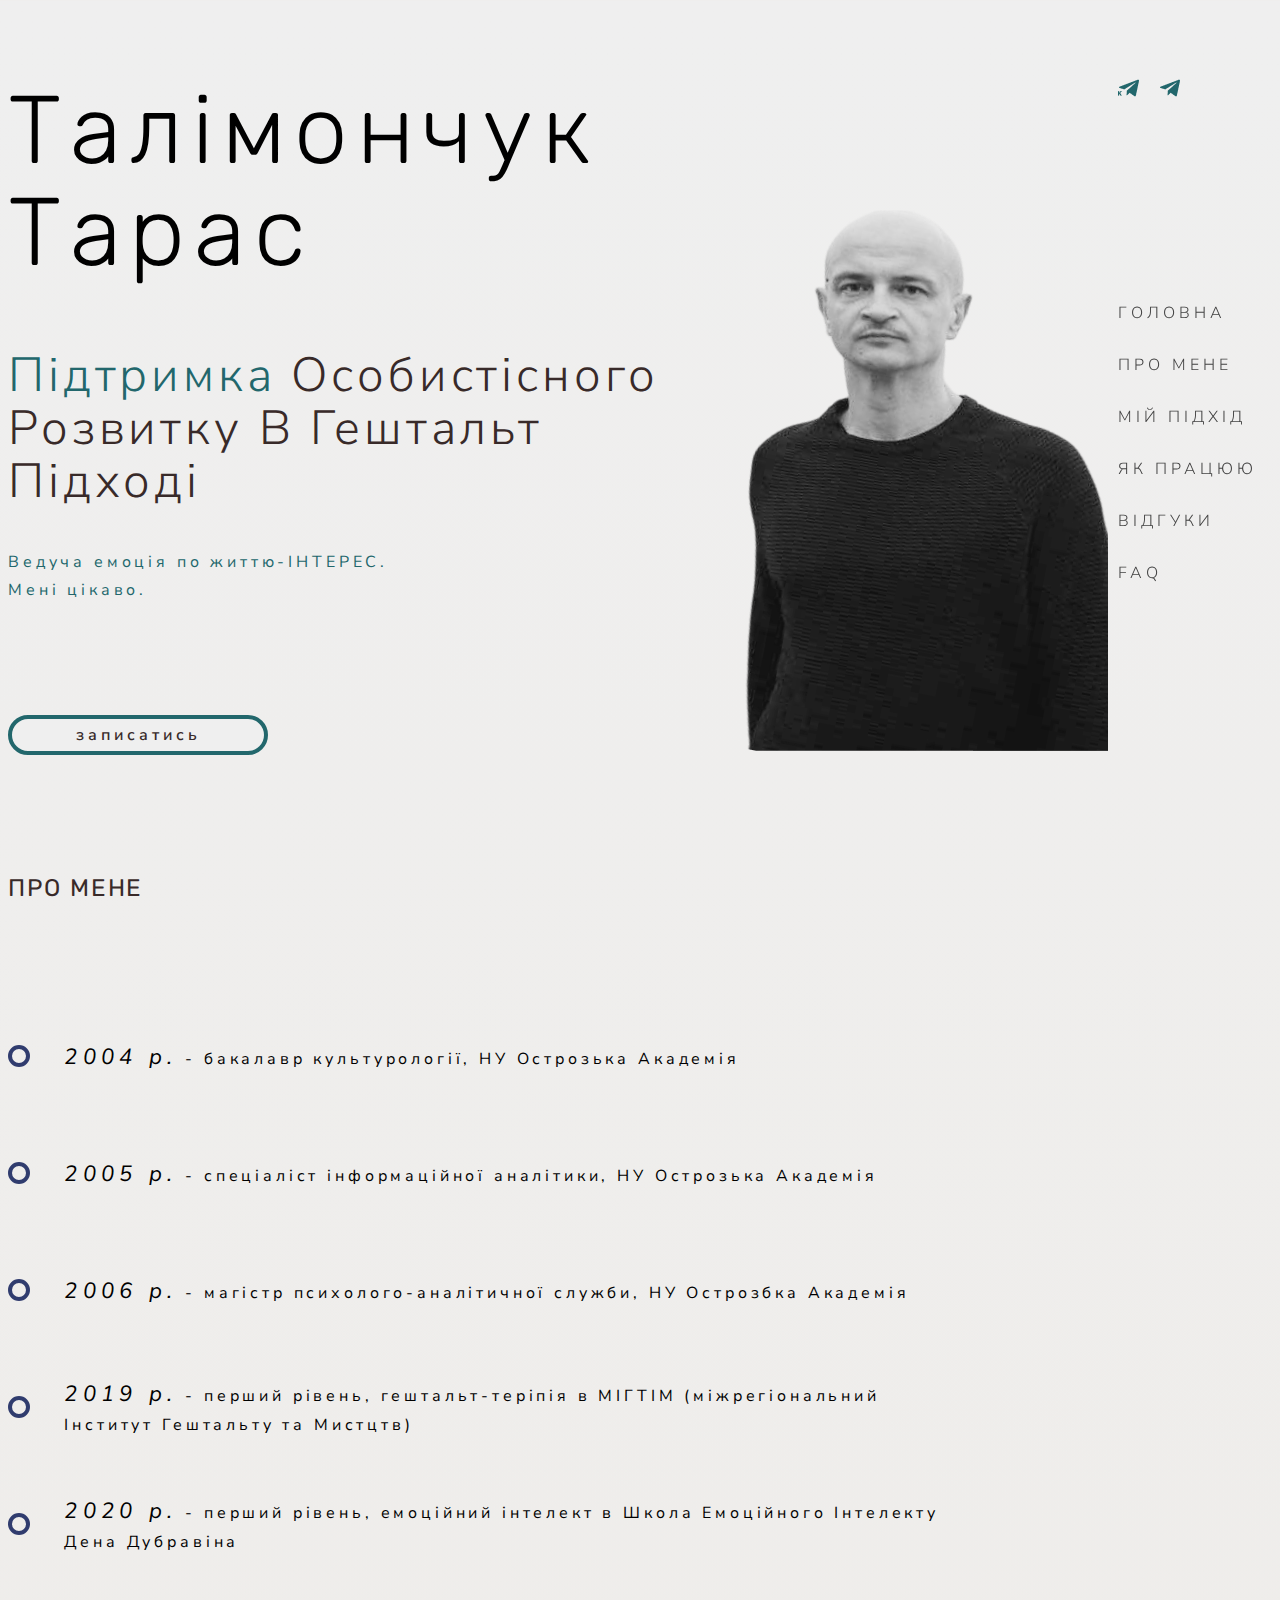
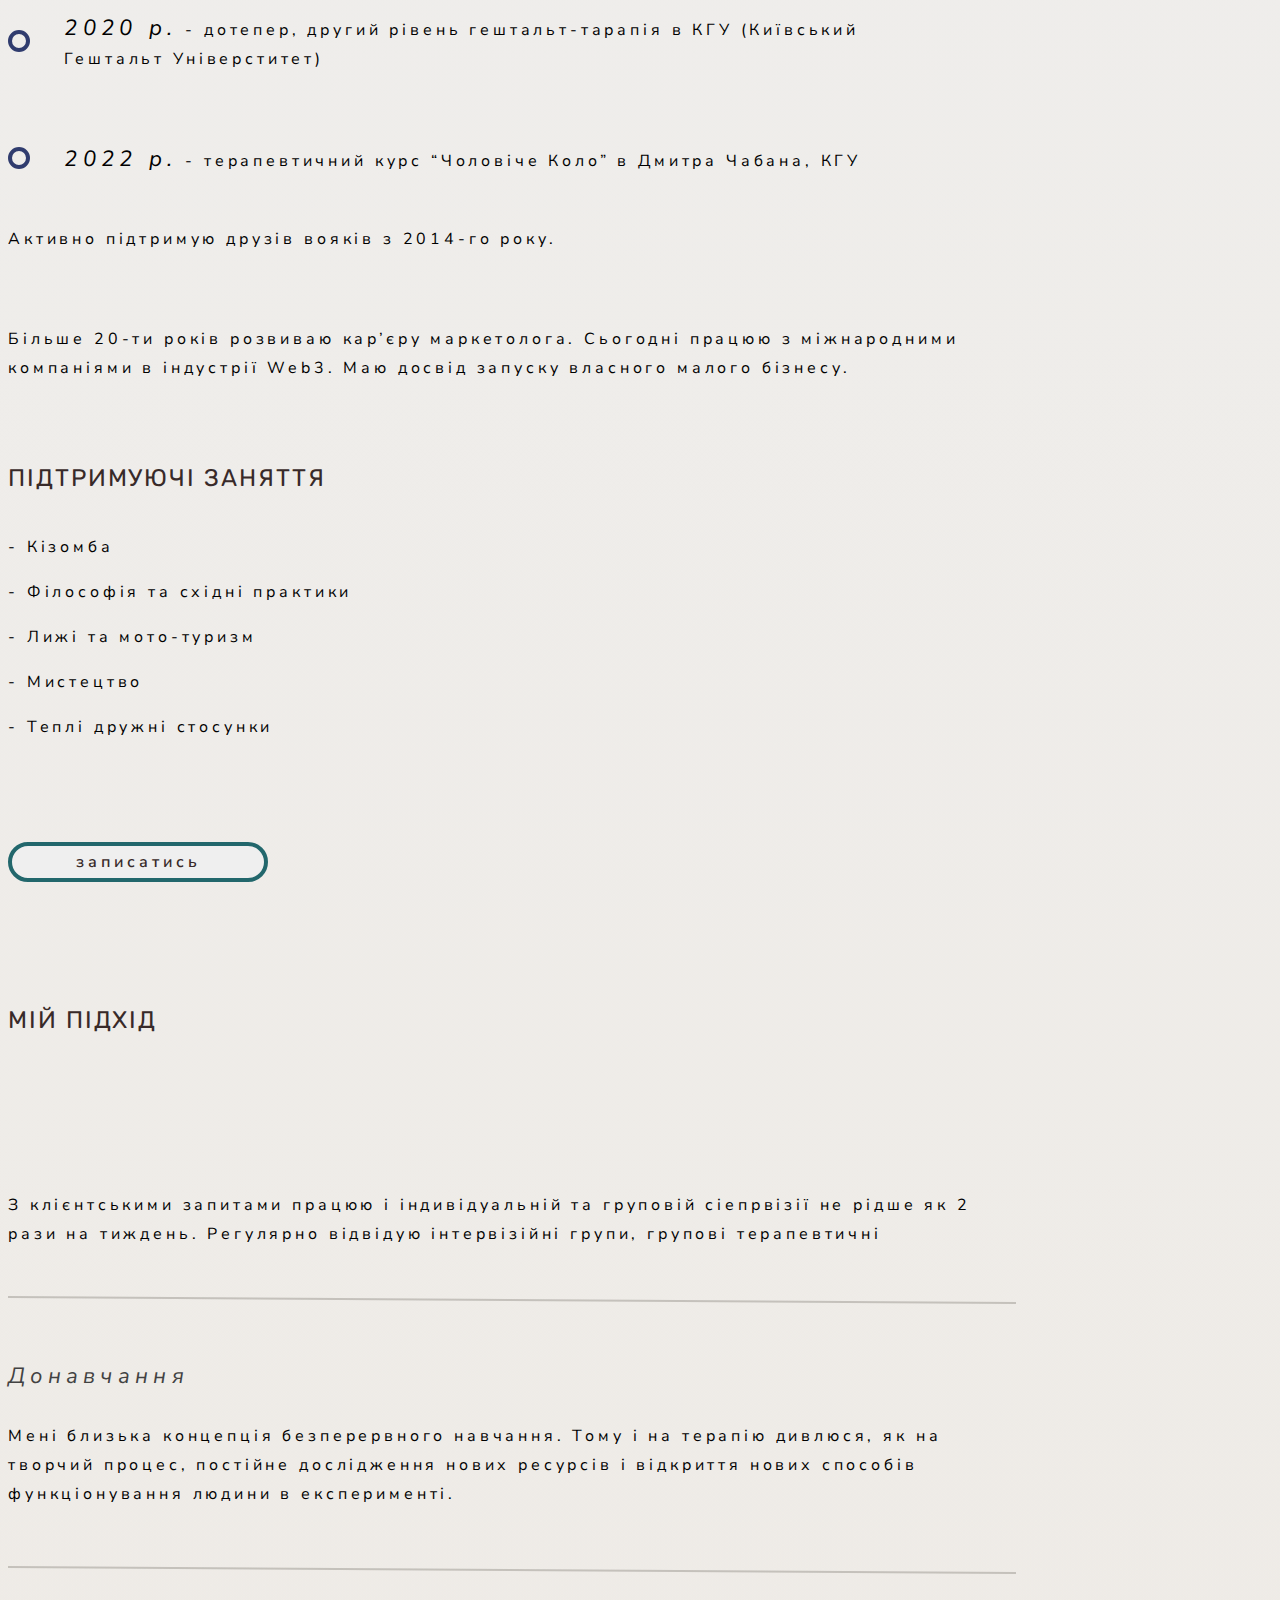
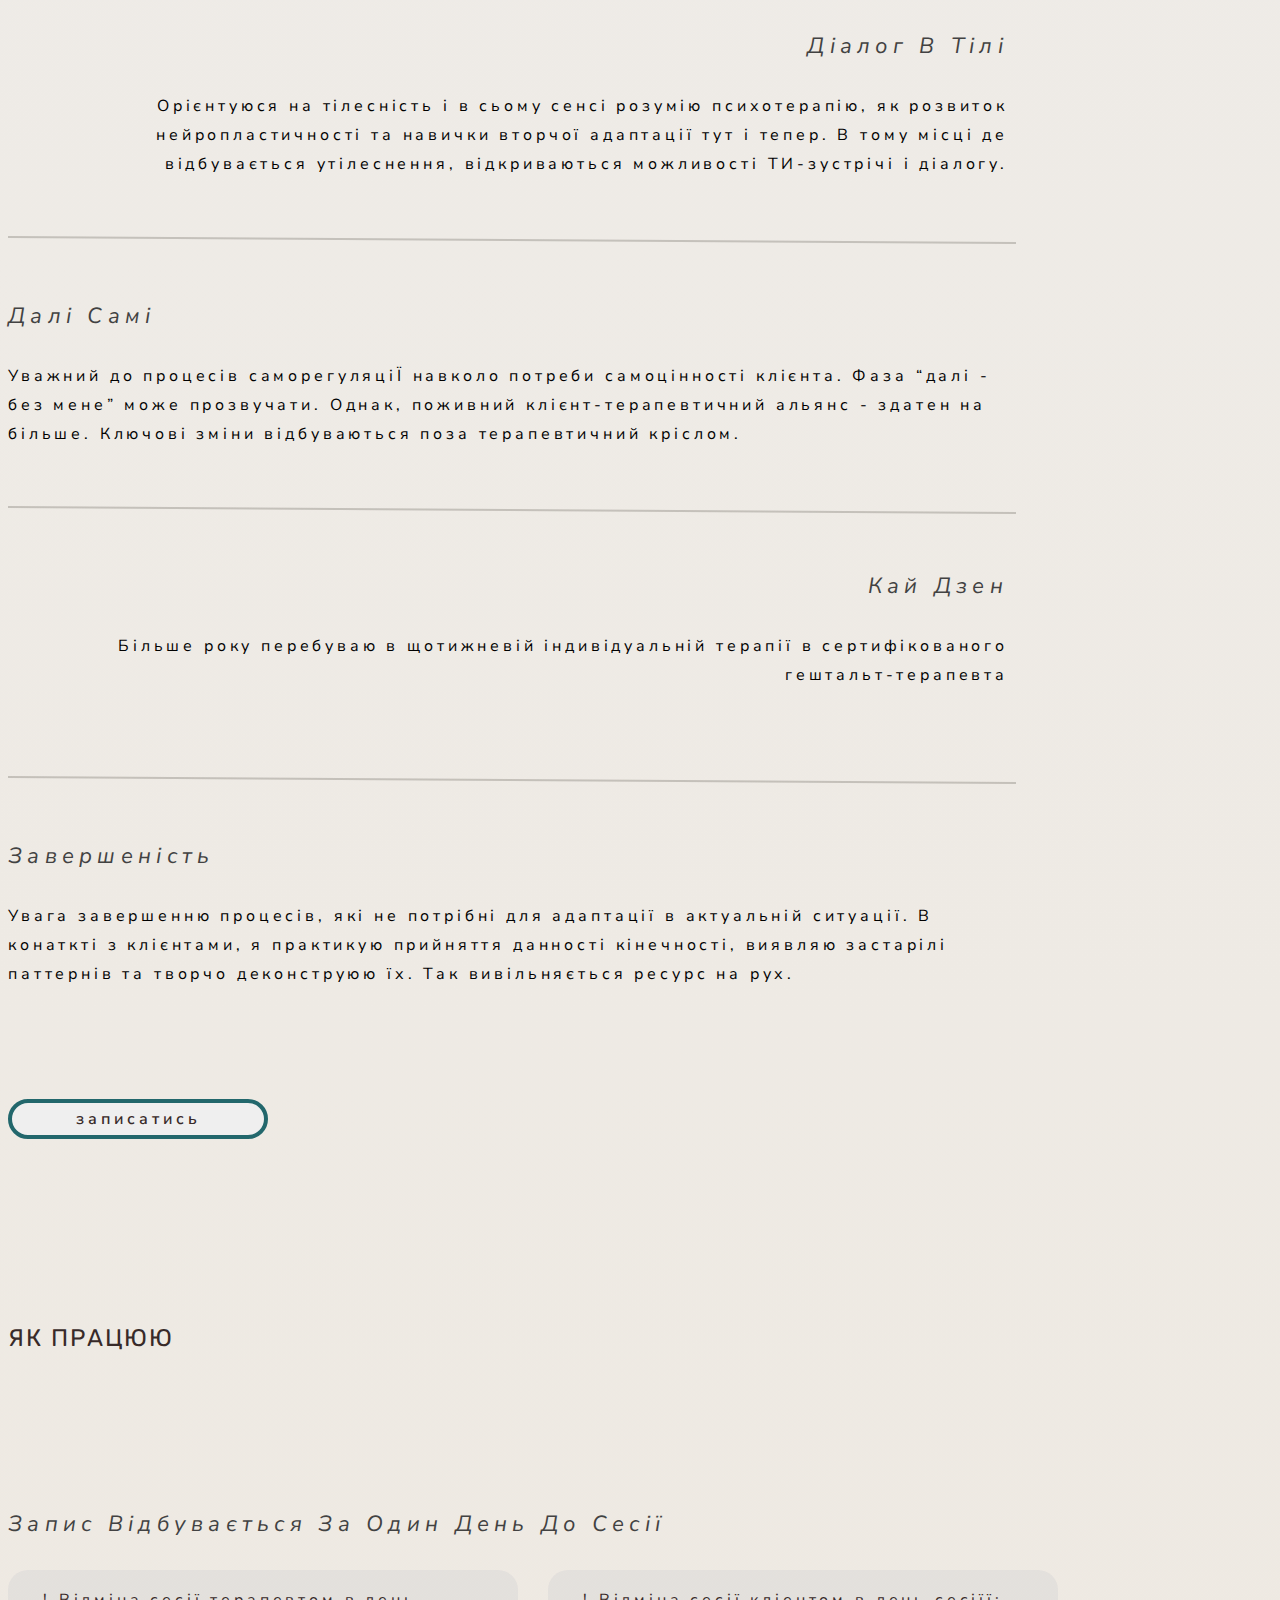
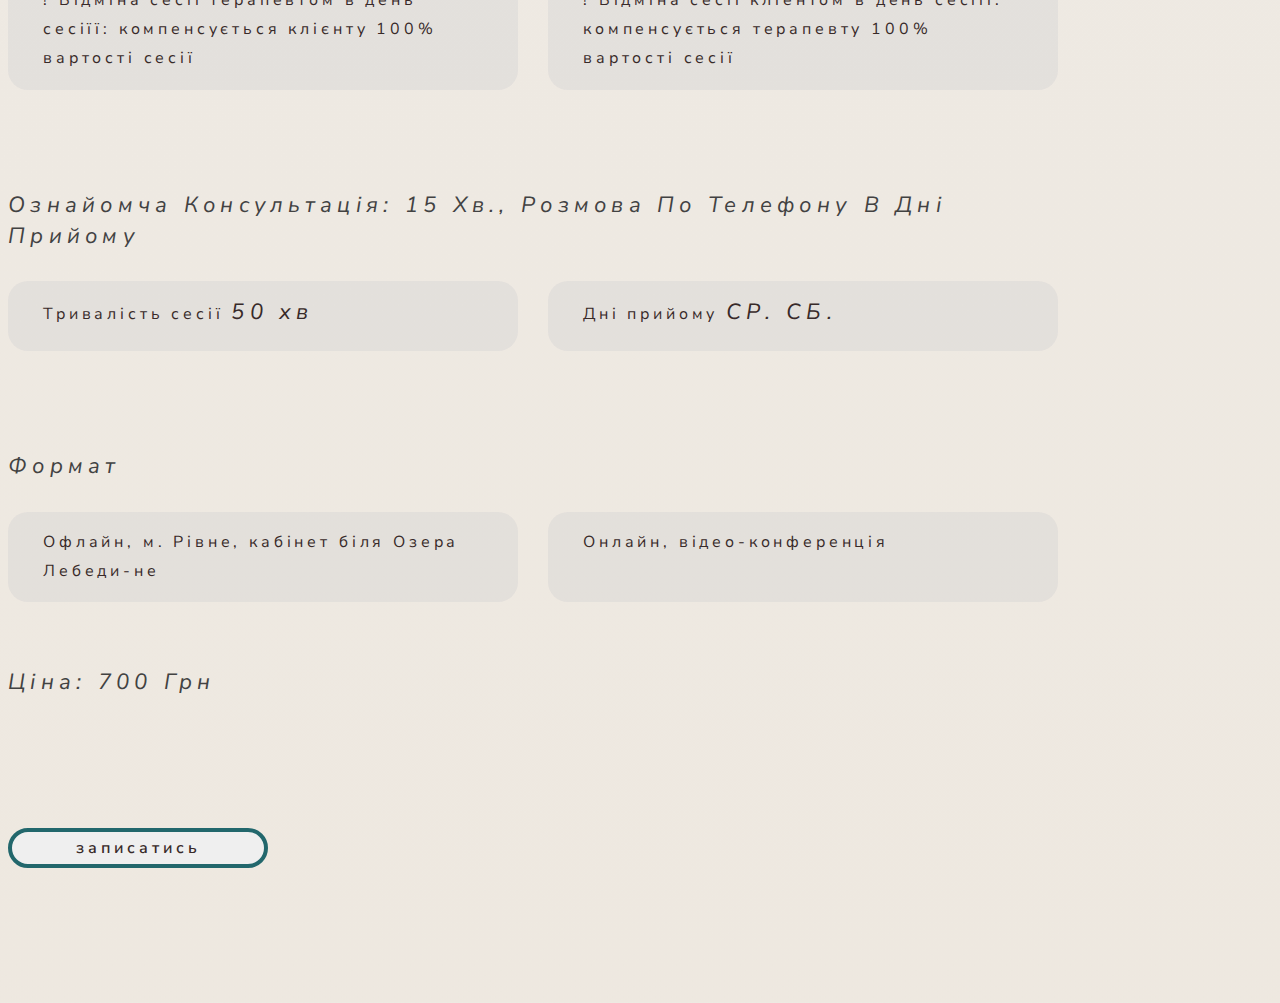
==== index.html @ a4e09615 "999333" ====
<!DOCTYPE html>
<html lang="en">
<head>
	<meta charset="UTF-8">
	<title>Тарас Талімончук</title>
	<meta name="viewport" content="width=device-width, initial-scale=1, shrink-to-fit=no">
	<link rel="stylesheet" href="css/main.css">
	<link href="https://fonts.googleapis.com/css2?family=Montserrat:wght@900&family=Open+Sans&family=Ubuntu:wght@400;700&display=swap" rel="stylesheet">
    <link rel="preconnect" href="https://fonts.googleapis.com">
    <link rel="preconnect" href="https://fonts.gstatic.com" crossorigin>
    <link href="https://fonts.googleapis.com/css2?family=Alumni+Sans:ital,wght@0,400;0,600;0,700;1,400;1,500;1,600;1,700;1,800&display=swap" rel="stylesheet">
    <link href="https://fonts.googleapis.com/css2?family=Nunito+Sans:ital,wght@0,300;0,400;0,600;1,300;1,400;1,600&family=Rubik:ital,wght@0,300;0,400;0,500;0,600;0,700;1,300;1,400;1,500;1,600;1,700&display=swap" rel="stylesheet">
	<script type="text/javascript" src="script.js"></script>
</head>

<body>
    
   <div class="menumobhead">
        <div class="pozitionbtn">
            <div class="menu-btn">
                <span></span>
                <span></span>
                <span></span>
            </div>

            <div class="dropmenuall">

                <div class ="menumenu">
                </div>

                <div class="dropmenu">
                    <div class="setdrop">
                        <a href="#header" class="mobmenu" >
                            ГОЛОВНА
                        </a>
                    </div>
    
                    <div class="linedrop"></div>
                    
                    <div class="setdrop">
                        <a href="#AboutMe" class="mobmenu">
                            ПРО МЕНЕ
                        </a>
                    </div>
                
                    <div class="linedrop"></div>
                
                    <div class="setdrop">
                        <a href="#approach" class="mobmenu">
                            МІЙ ПІДХІД
                        </a>
                    </div>
                
                    <div class="linedrop"></div>
                
                    <div class="setdrop">
                        <a href="#work" class="mobmenu">
                            ЯК ПРАЦЮЮ
                        </a>
                    </div>
                
                    <div class="linedrop"></div>
                
                
                    <div class="setdrop">
                        <a href="#1" class="mobmenu">
                            ВІДГУКИ
                        </a>
                    </div>
                
                    <div class="linedrop"></div>
                
                
                    <div class="setdrop">
                        <a href="#1" class="mobmenu">
                            FAQ
                        </a>
                    </div>

                    <div class="linedrop"></div>
                </div>

                <div class="setdropicon">
                    <div class="change-photos mar20">
                        <a href="https://t.me/thepsyday">
                            <div class="flex">
                                <div>
                                    <div class="change-photo">
                                        <img src="img/tg k.png" alt="photo" >                   
                                    </div>
                                
                                    <div class="change-photo">
                                        <img src="img/tg k mouse.png" href="https://t.me/thepsyday" alt="photo">
                                    </div>
                                
                                    <div class="change-photo">
                                        <img src="img/tg k click.png" href="https://t.me/thepsyday" alt="photo">
                                    </div>
                                </div>

                                <div class="mobmenu">
                                    Телеграм
                                </div>
                            </div>
                        </a>
                    </div>
                    <div class="linedrop linedrop56"></div>
                    <div class="change-photos mar25">
                        <a href="https://t.me/tarasdigital">
                            <div class="flex">
                                <div class="change-photo">
                                    <img src="img/Vector.png" alt="photo" >
                                </div>
                                <div class="change-photo">
                                    <img src="img/vectorhover.png"  alt="photo">
                                </div>
                                <div class="change-photo">
                                    <img src="img/TGgreen.png" alt="photo">
                                </div>
                                <div class="mobmenu">
                                    Телеграм канал
                                </div>
                            </div>

                        </a>
                    </div>  
                </div>
            </div>
        </div>




        </div>
    </div>
        <script>
            let menuBtn = document.querySelector('.mainmenubtn');
            let menu = document.querySelector('.dropmenuall');
            menuBtn.addEventListener('click', function(){
            menu.classList.toggle('opas1');
            })

            let menuBtn1 = document.querySelector('.mainmenubtn1');
            menuBtn1.addEventListener('click', function(){
            menu.classList.toggle('opas12');
            })
        </script>
    </div>
    
    <header id="header" class="Header">
        <a name="header"></a>
        <span class="left">
            <h1 class="sizeh1">
                Талімончук Тарас
            </h1>
    
            <div class="pidzagolovok">
                <h2 class="greentext1">
                    <div>
                        <span class="greentext">Підтримка</span> Oсобистісного
                    </div>
                    <div>
                        Розвитку В Гештальт
                    </div>
                    <div>
                        Підході
                    </div>
                </h2>

                <h2 class="greentext2">
                    <span class="greentext">Підтримка</span> особистісного розвитку в гештальт підході
                </h2>
                
                <div class="emo1">
                    <h4>
                        Ведуча емоція по життю-ІНТЕРЕС. Мені цікаво.
                    </h4>
                </div>

                <a href="https://calendly.com/taras-hacken/therapy_taras" class="buttonа">
                    <button class="btn1">
                        <span class="textbutton">
                            ЗАПИСАТИСЬ
                        </span>
                    </button>
                </a>
            </div>

            
        </span>

        <span class="right">
            <img src="img/photo_5314386949622057287_y 1.png" alt="photo" class="photo">
            <img src="img/photo_3.png" alt="photo" class="photo3">
            <img src="img/photo_4.png" alt="photo" class="photo4">
        </span>

        <span class="rightApproach">
            <div class="headertelegram">
                <div class="pozition">
                    <span class="change-photos">
                        <a href="https://t.me/thepsyday">
                        <div class="change-photo hover">
                                <img src="img/tg k.png" alt="photo" >                   
                        </div>
                    
                        <div class="change-photo hover">
                                <img src="img/tg k mouse.png" href="https://t.me/thepsyday" alt="photo">
                        </div>
                    
                        <div class="change-photo hover">
                                <img src="img/tg k click.png" href="https://t.me/thepsyday" alt="photo">
                        </div>
                        </a>
                    </span>
                    
                    <span class="change-photos marleft">
                        <a href="https://t.me/tarasdigital">
                            <div class="change-photo hover">
                                <img src="img/Vector.png" alt="photo" >
                            </div>
                            <div class="change-photo hover">
                                <img src="img/vectorhover.png"  alt="photo">
                            </div>
                            <div class="change-photo hover">
                                <img src="img/TGgreen.png" alt="photo">
                            </div>
                        </a>
                    </span>
                </div>
            </div>
    
            <div class="menutext3">
                <a href="#header" class="amenu menubuttom">
                    ГОЛОВНА
                </a>
    
                <a href="#AboutMe" class="amenu menubuttom">
                    ПРО МЕНЕ
                </a>
    
                <a href="#approach" class="amenu menubuttom">
                    МІЙ ПІДХІД
                </a>
                    
                <a href="#work" class="amenu menubuttom">
                    ЯК ПРАЦЮЮ
                </a>
                  
                <a href="#1" class="amenu menubuttom">
                    ВІДГУКИ
                </a>
    
                <a href="#1" class="amenu menubuttom">
                    FAQ
                </a>
    
            </div>
        </span>
    </header>

    <a name="AboutMe" class="position"> </a>
    <section class="AboutMe">
        
        <span class="left">
            <h3 class="h3About">
                <div class="mar0">ПРО МЕНЕ</div>
            </h3>

            <div class="n3">

                <div class="t1">
                    <div class="b1">
                        <div class="parag">

                        </div>
                    </div>

                    <div class="b2 body2">
                        <div>
                           <span class="data">2004 р.</span> - бакалавр культурології, НУ Острозька Академія
                        </div>
                    </div>
                </div>

                <div class="t1">
                    <span class="b1 ">
                        <div class="parag">

                        </div>
                    </span>

                    <span class="b2 body2">
                        <div>
                           <span class="data">2005 р.</span> - спеціаліст інформаційної аналітики, НУ Острозька Академія
                        </div>
                    </span>
                </div>

                <div class="t1">
                    <span class="b1">
                        <div class="parag">

                        </div>
                    </span>

                    <span class="b2 body2">
                        <div>
                           <span class="data ">2006 р.</span> - магістр психолого-аналітичної служби, НУ Острозбка Академія
                        </div>
                    </span>
                </div>

                <div class="t1">
                    <span class="b1">
                        <div class="parag">

                        </div>
                    </span>

                    <span class="b2 body2">
                        <div>
                           <span class="data">2019 р.</span> - перший рівень, гештальт-теріпія в МІГТІМ (міжрегіональний Інститут Гештальту та Мистцтв)
                        </div>
                    </span>
                </div>

                <div class="t1">
                    <span class="b1">
                        <div class="parag">

                        </div>
                    </span>

                    <span class="b2 body2">
                        <div>
                           <span class="data">2020 р.</span> - перший рівень, емоційний інтелект в Школа Емоційного Інтелекту Дена Дубравіна
                        </div>
                    </span>
                </div>

                <div class="t1">
                    <span class="b1">
                        <div class="parag">

                        </div>
                    </span>

                    <span class="b2 body2">
                        <div>
                           <span class="data">2020 р.</span> - дотепер, другий рівень гештальт-тарапія в КГУ (Київський Гештальт Універститет)
                        </div>
                    </span>
                </div>

                <div class="t1">
                    <span class="b1">
                        <div class="parag">

                        </div>
                    </span>

                    <span class="b2 body2">
                        <div>
                           <span class="data">2022 р.</span> - терапевтичний курс “Чоловіче Коло” в Дмитра Чабана, КГУ
                        </div>
                    </span>
                </div>
            </div>

            <div class="body2 t2" >
                Aктивно підтримую друзів вояків з 2014-го року.
            </div>
            <div class="body2 t2 t3" >
                Більше 20-ти років розвиваю кар’єру маркетолога. Сьогодні працюю з міжнародними компаніями в індустрії Web3. Маю досвід запуску власного малого бізнесу. 
            </div>
            

            <h3 class="n4 h3About">
                ПІДТРИМУЮЧІ ЗАНЯТТЯ
            </h3>

            <div class="n5 margin100 body2">
                <p class="martopbut0">
                    - Кізомба
                </p>
                <p class="martopbut0">
                    - Філософія та східні практики
                </p>
                   
                <p class="martopbut0">
                    - Лижі та мото-туризм
                </p>

                <p class="martopbut0">
                    - Мистецтво
                </p>

                <p class="martopbut0">
                    - Теплі дружні стосунки
                </p>
               
            </div>

            <a href="https://calendly.com/taras-hacken/therapy_taras" class="buttonа">
                <button class="button2 btn1">
                    <span class="textbutton">
                        ЗАПИСАТИСЬ
                    </span>
                </button>
            </a>
        </span>
     
    </section>

    <a name="approach"></a>
    <section class="approach">
            <h3 class="h3About ">
                МІЙ ПІДХІД
            </h3>

            <div class="blokApproach body2">
                    З клієнтськими запитами працюю і індивідуальній та груповій сіепрвізії не рідше як 2 рази на тиждень. Регулярно відвідую інтервізійні групи, групові терапевтичні
            </div>
            
            <div class="line"></div>

            <div class="body blokApproachTitle">
                Донавчання
            </div> 

            <div class="blokApproach1 body2 p150">    
                Мені близька концепція безперервного навчання. Тому і на терапію дивлюся, як на творчий процес, постійне дослідження нових ресурсів і відкриття нових способів функціонування людини в експерименті.
            </div>

            
            <div class="line"></div>

            <div class="body blokApproachTitle right">
                Діалог в тілі
            </div>

            <div class="blokApproach1 body2 right p150">    
                Орієнтуюся на тілесність і в сьому сенсі розумію психотерапію, як розвиток нейропластичності та навички вторчої адаптації тут і тепер. В тому місці де відбувається утілеснення, відкриваються можливості ТИ-зустрічі і діалогу.
            </div>

            
            <div class="line"></div>

            <div class="body blokApproachTitle">
                Далі cамі
            </div> 

            <div class="blokApproach1 body2 p150">    
                Уважний до процесів саморегуляціЇ навколо потреби самоцінності клієнта. Фаза “далі - без мене” може прозвучати. Однак, поживний клієнт-терапевтичний альянс - здатен на більше. Ключові зміни відбуваються поза терапевтичний кріслом.
            </div>

            <div class="line"></div>

            <div class="body blokApproachTitle right">
                Кай дзен
            </div> 

            <div class="blokApproach1 body2 right">    
                Більше року перебуваю в щотижневій індивідуальній терапії в сертифікованого гештальт-терапевта
            </div>

            <div class="line"></div>

            <div class="body blokApproachTitle">
                Завершеність
            </div> 

            <div class="blokApproach1 body2 p150">    
                Увага завершенню процесів, які не потрібні для адаптації в актуальній ситуації. В конаткті з клієнтами, я практикую прийняття данності кінечності, виявляю застарілі паттернів та творчо деконструюю їх. Так вивільняється ресурс на рух.
            </div>

            <a href="https://calendly.com/taras-hacken/therapy_taras" class="buttonа">
                <button class="button2 btn1">
                    <span class="textbutton">
                        ЗАПИСАТИСЬ
                    </span>
                </button>
            </a>          
    </section>

    <a name="work"></a>
    <section class="work">

            <h3 class="h3About">
                ЯК ПРАЦЮЮ
            </h3>

            <div class="blokApproach ">
                <div class="body textwork">
                    Запис відбувається за один день до сесії
                </div>
            </div>
            
            <div class="box">
                <div class="box1">
                    <div class="boxIn1">
                        <h3 class="body2">
                            ! Відміна сесії терапевтом в день сесіїї: компенсується клієнту 100% вартості сесії
                        </h3>
                    </div>
                </div>

                <div class="box1 marLeft30">
                    <div class="boxIn1">
                        <h3 class="body2 ">
                            ! Відміна сесії кліентом в день сесіїї: компенсується терапевту 100% вартості сесії
                        </h3>
                    </div>
                </div>
            </div>

            <div class="blokApproach blockwork">
                <div class="body textwork">
                    Ознайомча консультація: 15 хв., розмова по телефону в дні прийому
                </div>
            </div>
            
            <div class="box">
                <div class="box2">
                    <div class="boxIn1">
                        <h3 class="body2">
                            Тривалість сесії <span class="data">50 хв</span>
                        </h3>
                    </div>
                </div>

                <div class="box2 marLeft30">
                    <div class="boxIn1">
                        <h3 class="body2 ">
                            Дні прийому  <span class="data">СР. СБ.</span>
                        </h3>
                    </div>
                </div>
            </div>
            
            <div class="blokApproach blockwork">
                <div class="body textwork">
                    Формат
                </div>
            </div>

            <div class="box">
                <div class="box3">
                    <div class="boxIn1">
                        <h3 class="body2">
                            Офлайн, м. Рівне, кабінет біля Озера Лебеди-не
                        </h3>
                    </div>
                </div>

                <div class="box3 marLeft30">
                    <div class="boxIn1">
                        <h3 class="body2 ">
                            Онлайн, відео-конференція
                        </h3>
                    </div>
                </div>
            </div>


            <div class="body textwork cost">
                    Ціна: 700 грн
            </div>
            
            <a href="https://calendly.com/taras-hacken/therapy_taras" class="buttonа">    
                <span>
                    <button class="button4 btn1">
                        <span class="textbutton">
                            ЗАПИСАТИСЬ
                        </span>
                    </button>
                </span>
            </a>

    </section>
    <span class="rightApproach">
        <div class="headertelegram">
            <div class="pozition">
                <span class="change-photos">
                    <a href="https://t.me/thepsyday">
                    <div class="change-photo hover">
                            <img src="img/tg k.png" alt="photo" >                   
                    </div>
                
                    <div class="change-photo hover">
                            <img src="img/tg k mouse.png" href="https://t.me/thepsyday" alt="photo">
                    </div>
                
                    <div class="change-photo hover">
                            <img src="img/tg k click.png" href="https://t.me/thepsyday" alt="photo">
                    </div>
                    </a>
                </span>
                
                <span class="change-photos marleft">
                    <a href="https://t.me/tarasdigital">
                        <div class="change-photo hover">
                            <img src="img/Vector.png" alt="photo" >
                        </div>
                        <div class="change-photo hover">
                            <img src="img/vectorhover.png"  alt="photo">
                        </div>
                        <div class="change-photo hover">
                            <img src="img/TGgreen.png" alt="photo">
                        </div>
                    </a>
                </span>
            </div>
        </div>

        <div class="menutext3">
            <a href="#header" class="amenu menubuttom">
                ГОЛОВНА
            </a>

            <a href="#AboutMe" class="amenu menubuttom">
                ПРО МЕНЕ
            </a>

            <a href="#approach" class="amenu menubuttom">
                МІЙ ПІДХІД
            </a>
                
            <a href="#work" class="amenu menubuttom">
                ЯК ПРАЦЮЮ
            </a>
              
            <a href="#1" class="amenu menubuttom">
                ВІДГУКИ
            </a>

            <a href="#1" class="amenu menubuttom">
                FAQ
            </a>

        </div>
    </span>
    
    <script>
        let menuBtn2 = document.querySelector('.menu-btn');
        let menu2 = document.querySelector('.dropmenuall');
        menuBtn2.addEventListener('click', function(){
        menuBtn2.classList.toggle('active');
        menu2.classList.toggle('active');
    })
    </script>
    </body>
</body>
---- css/main.css ----
h1 {
    font-family: 'Rubik', sans-serif;
    font-style: normal;
    font-weight: 300;
    font-size: 96px;
    line-height: 106.5%;
    display: flex;
    align-items: center;
    letter-spacing: 0.09em;
}

html {
    scroll-behavior: smooth;
  }

h2 {
    font-family: 'Nunito Sans', sans-serif;
    font-style: normal;
    font-weight: 300;
    font-size: 48px;
    line-height: 110%;
    letter-spacing: 0.08em;
    text-transform: capitalize;
}

h3 {
    font-family: 'Rubik', sans-serif;
    font-style: normal;
    font-weight: 400;
    font-size: 24px;
    line-height: 110%;
    letter-spacing: 0.08em;
    color: #382A29;
}

h4 {
    font-family: 'Nunito Sans', sans-serif;
    font-style: normal;
    font-weight: 400;
    font-size: 16px;
    line-height: 180%;
    letter-spacing: 0.24em;
}
body{
    background: linear-gradient(179.94deg, #EFEFEF 0.06%, #EDE2D2 191.5%);
}

.body{
    font-family: 'Nunito Sans';
    font-style: italic;
    font-weight: 400;
    font-size: 22px;
    line-height: 140%;
    letter-spacing: 0.24em;
    text-transform: capitalize;
    color: #424242;
}

.body2{
    font-family: 'Nunito Sans', sans-serif;
    font-size: 16px;
    font-weight: 400;
    line-height: 29px;
    letter-spacing: 0.24em;
    text-align: left;
}

.data{
    font-family: 'Nunito Sans', sans-serif;
    font-size: 22px;
    font-style: italic;
    font-weight: 400;
    line-height: 31px;
    letter-spacing: 0.24em;
}

.textbutton{
    font-family: 'Nunito Sans', sans-serif;
    font-style: normal;
    font-weight: 600;
    font-size: 16px;
    line-height: 22px;
    letter-spacing: 0.25em;
    text-transform: lowercase;
    color: #382A29;
}

.amenu{
    font-family: 'Nunito Sans', sans-serif; 
    font-style: normal;
    font-weight: 300;
    font-size: 16px;
    line-height: 22px;
    letter-spacing: 0.25em;
    text-transform: capitalize;
    color: #424242
}

.mobmenu{
    font-family: 'Nunito Sans', sans-serif;
    font-style: normal;
    font-weight: 300;
    font-size: 14px;
    line-height: 19px;
    letter-spacing: 0.25em;
    color: #424242;
    margin-left: 8px;
}
.mar25{
    margin-top: 25px;
}


.amenu:hover{
    font-weight: 400;
    color: #382A29;
}

.amenu:active{
    font-weight: 400;
    color: #22676C;
}

header{
    display: flex;
    width: 1328px;
    height: 743px;
    margin-left: auto;
    margin-right: auto;
    margin-bottom: 50px;
}
a{
    text-decoration: none;
}

button{
    box-sizing: border-box;
    display: flex;
    flex-direction: row;
    justify-content: center;
    align-items: center;
    padding: 9px 61px;
    gap: 10px;
    width: 260px;
    height: 40px;
    border: 4px solid #22676C;
    border-radius: 20px;
    flex: none;
    order: 0;
    flex-grow: 0;
}

.buttonа{
    display: block;
    width: 260px;
    height: 40px;
    border-radius: 20px;
}

button:hover{
    background: #22676CCC;
    border: 4px solid #22676CCC;
}
button:hover .textbutton{
    color: #FBFBFB; 
}

button:active{
    background: #22676C;
}

.sizeh1{
    width: 661px;
    height: 207px;
    margin-top: 70px;
}
.pidzagolovok{
    width: 693px;
    height: 175px;
    margin-top: 34px;    
    color: #382A29;
}
.emo1{
    width: 386px;
    height: 67px;
    color: #22676C;
}

.greentext{
    color: #22676C;
}

.btn1{
    margin-top: 100px;  
}

.photo{
    margin-top: 202px;
}

.AboutMe{
    display: flex;
    width: 1328px;
    height: 1632px;
    margin-left: auto;
    margin-right: auto;
    margin-top: 100px;
    margin-bottom: 50px;
}

.h3About{
    width: 370px;
    height: 60px;
}

.mar0{
    margin-top: 0px;
    margin-left: 0px;
}

.n3{
    width: 1067px;
    height: 772px;
    margin-top: 88px;
}

.t1{
    display: flex;
    flex-direction: row;
    width: 944px;
    height: 70px;
    margin-bottom: 47px;
}

.parag{
    height: 22px;
    width: 22px;
    box-sizing: border-box;
    margin-top: 22px;
    margin-left: 0px;
    border: 4px solid #303C6E;
    border-radius: 50%;
}

.b1{
    width: 60px;
    height: 70px;
}

.b2{
    width: 944px;
    display: flex;
    justify-content: center;
    flex-direction: column;
}

.t2{
    width: 1004px;
    height: 70px;
    margin-top: 30px;
}

.n4{
    width: 590px;
    height: 44px;
    margin-top: 70px;
}

.button2{
    margin-top: 100px;
}

.approach{
    display: flex;
    flex-direction: column;
    margin-left: auto;
    margin-right: auto;
    width: 1328px;
    height: 1818px;
    margin-top: 100px;
    margin-bottom: 50px;
}

.blokApproachTitle{
    width: 1000px;
    height: 31px;
    margin-top: 60px;
}

.blokApproach{
    width: 1000px;
    margin-top: 100px;
}

.blokApproach1{
    width: 1000px;
    height: 97px;
    margin-top: 30px;
}

.line{
    width: 1006.27px;
    height: 0px;
    border: 1px solid rgba(31, 24, 14, 0.2);
    transform: rotate(0.34deg);
    margin-top: 50px;
}

.right{
    text-align: right;
}

.work{
    display: flex;
    flex-direction: column;
    margin-left: auto;
    margin-right: auto;
    width: 1328px;
    height: 1252px;
    margin-top: 100px;
    margin-bottom: 50px;
}

.textwork{
    margin-bottom: 30px;
}

.box{
    display: flex;
    width: 1328px;
}

.box1{
    display: flex;
    width: 510px;
    height: 120px;
    background: rgba(48, 60, 110, 0.05);
    border-radius: 20px;
    justify-content: center;
}

.box2{
    display: flex;
    width: 510px;
    height: 70px;
    background: rgba(48, 60, 110, 0.05);
    border-radius: 20px;
    justify-content: center;
}

.box3{
    display: flex;
    width: 510px;
    height: 90px;
    background: rgba(48, 60, 110, 0.05);
    border-radius: 20px;
    justify-content: center;
}

.boxIn1{
    width: 440px;
    height: 90px;
}

.marLeft30{
    margin-left: 30px;
}

.cost{
    margin-top: 65px;
}
.rightApproach{
    width: 176px;
    height: 500px;
    position: fixed;
    margin-left: 1180px;
    margin-top: 70px;
}

.pozition{
    display: flex;
}

.marleft{
    margin-left: 20px;
}

.menutext3{
    display: flex;
    flex-direction: column;
    margin-top: 200px;
}
.menubuttom{
    margin-bottom: 30px;
}

.flex{
    display: flex;
}


.setdropicon{
    margin-top: 14px;
    margin-left: 15px;
}

/* Символы телеграмм */

  .change-photos .change-photo img {

    object-fit: cover;
  }
  
  /* Сразу скрываем вторую картинку */
  .change-photos .change-photo:nth-of-type(2) {
    display: none;
  }
  .change-photos .change-photo:nth-of-type(3) {
    display: none;
  }
  
  /* При наведении курсора на родительский класс change-photos первую картинку скрываем, а вторую показываем */
  .change-photos:hover .change-photo:nth-of-type(1) {
    display: none;
  }
  
  .change-photos:hover .change-photo:nth-of-type(2) {
    display: block;
  }

  .change-photos:hover .change-photo:nth-of-type(3) {
    display: none;
  }
  
  .change-photos:active .change-photo:nth-of-type(1) {
    display: none;
  }
  
  .change-photos:active .change-photo:nth-of-type(2) {
    display: none;
  }

  .change-photos:active .change-photo:nth-of-type(3) {
    display: block;
  }
  
  .change-photos:active {
    cursor: pointer;
  }

  a{
    transition: all 0.3s ease-in-out;
  }

  .menumobhead{
    display: none;
    background: #ECECEC;
    height: 0px;
    margin-top: 0px;
  }

  .burger{

    }

.linemenu{
    margin-left: 200px;
    width: 30px;
    bottom: 75%;
    border: 3px solid #382A29;
    background-color: #382A29;
    border-radius: 5px;
    margin-top: 3.5px;
}

.dropmenuall{
    width: 205px;
    height: 521px;
    background: #FFFFFF;
    border: 2px solid rgba(0, 0, 0, 0.15);
    border-radius: 18px 0px 0px 18px;
    position: fixed;
    top: 0px;
    margin-left: 628px;
    transform: translateX(100%);
    transition: transform 0.5s; 
}
.dropmenuall.active {
	transform: translateX(0);
    margin-left: 160px;
}

.menumenu{
    width: 205px;
    height: 47px;
    background: #ECECEC;
    border-radius: 18px 0px 0px 0px;
}
.setdrop{
    height: 31px;
    margin-left: 15px;
    display: flex;
    align-content: center;
    flex-wrap: wrap;
}

.dropmenu{
    margin-top: 13px;
}

.mainmenubtn{
    margin-left: 770px;
    margin-top: 10px;
}
.flex{
}
.linedrop{
    width: 205px;
    height: 0px;
    margin-top: 13px;
    margin-bottom: 13px;
    border: 1px solid rgba(0, 0, 0, 0.15); 
}
.opas{
    margin-left: 50px;
}
.dropmenuall.opas1{
    display: block;
    margin-left: -170px;
    transition-duration: 0.1s;
}

.dropmenuall.opas12{
    display: block;
    margin-left: 0px;
    transition-duration: 0.1s;
}
.photo3{
    display: none;
}

.photo4{
    display: none;
}
.greentext2{
    display: none;    
}
.mainmenubtn1{
    display: flex;
    margin-top: 0px;
}

.linemenu1{
    width: 32px;
    bottom: 75%;
    border: 3px solid #382A29;
    background-color: #382A29;
    border-radius: 5px;
    transform: rotate(-43.77deg);
    margin-top: 22px;
}

.linemenu2{
    width: 32px;
    bottom: 75%;
    border: 3px solid #382A29;
    background-color: #382A29;
    border-radius: 5px;
    transform: rotate(223deg);
    margin-top: -3px;
}
.mainmenubtn1{
    width: 22px;
    height: 22px;
}

.menu-btn {
	width: 30px;
	height: 30px;
	position: relative;
	z-index:2;
	overflow: hidden;
    margin-left: 780px;
    margin-top: 10px;
}

.menu-btn span {
	width: 30px;
	height: 2px;
	position: absolute;
	top: 50%;
	left: 50%;
	transform: translate(-50%, -50%);
	background-color: #222222;
	transition: all 0.5s;
}

.menu-btn span:nth-of-type(2) {
	top: calc(50% - 5px);
}
.menu-btn span:nth-of-type(3) {
	top: calc(50% + 5px);
}

/* Меняем гамбургер иконку, когда меню открыто */
.menu-btn.active span:nth-of-type(1) {
  display: none;
}
.menu-btn.active span:nth-of-type(2) {
  top: 50%;
  transform: translate(-50%, 0%) rotate(45deg);  
}
.menu-btn.active span:nth-of-type(3) {
  top: 50%;
  transform: translate(-50%, 0%) rotate(-45deg); 
}

  @media screen and (max-width: 1400px) {
    .rightApproach{
        margin-left: 1110px;
    }
  }

  @media screen and (max-width: 1250px) {
    body{
        background: #FFFFFF;
    }

    .linedrop56{
        margin-left: -15px;
    }
    h1{
        font-family: 'Rubik', sans-serif;
        font-style: normal;
        font-weight: 500;
        font-size: 48px;
        line-height: 96%;
        letter-spacing: 0.03em;
        color: #1F180E;
    }
    h2{
        font-family: 'Nunito Sans', sans-serif;
        font-style: normal;
        font-weight: 400;
        font-size: 20px;
        line-height: 110%;
        letter-spacing: 0.14em;
        color: #1F180E
    }

    h3{
        font-family: 'Nunito Sans', sans-serif;
        font-style: italic;
        font-weight: 400;
        font-size: 14px;
        line-height: 130%;
        letter-spacing: 0.14em;
        color: #1F180E;
    }

    .h3About{
        font-family: 'Nunito Sans', sans-serif;
        font-style: normal;
        font-weight: 400;
        font-size: 20px;
        line-height: 110%;
        letter-spacing: 0.14em;
        color: #1F180E;
        margin-top: 0px;
        margin-left: 40px;
    }

    .data{
        font-family: 'Nunito Sans', sans-serif;
        font-size: 14px;
        font-style: italic;
        font-weight: 400;
        line-height: 18px;
        letter-spacing: 0.14em;
        text-align: left;
    }

    .body{
        font-family: 'Nunito Sans', sans-serif;
        font-style: italic;
        font-weight: 400;
        font-size: 14px;
        line-height: 130%;
        letter-spacing: 0.14em;
        color: #424242;
    }

    .body2{
        font-family: 'Nunito Sans', sans-serif;
        font-size: 11px;
        font-weight: 400;
        line-height: 20px;
        letter-spacing: 0.14em;
        text-align: left;
    }

    header{
        width: 812px;
        height: 360px;
        margin-left: auto;
        margin-right: auto;
    }
    .AboutMe{
        width: 812px;
        height: 920px;
        margin-top: 115px;
    }
    .approach{
        width: 812px;
        height: 942px;
        margin-top: 115px;
    }
    .work{
        width: 812px;
        height: 460px;
        margin-top: 110px;
    }

    .left{
        height: 360px;
    }

    .menumobhead{
        background: #ECECEC;
        height: 48px;
        position: fixed;
        top: 0;
        left: 0;
        width: 100%;
        display: flex;
        overflow: hidden;
      }
    .rightApproach{
        display: none;
    }

    .photo{
        display: none;
    }

    .photo3{
        display: block;
        margin-top: 21px;
        margin-top: 80px;
        margin-left: -470px;
    }
    
    .photo4{
        display: none;
    }
    .sizeh1{
        width: 329px;
        height: 102px;
        margin-left: 40px;
    }
    .greentext1{
        display: none;  
    }

    .greentext2{
        display: block;
        width: 405px;
        height: 58px;
        margin-top: 20px;
        margin-left: 40px;  
    }
    .emo1{
        left: 644px;
        top: 105px;
        width: 168px;
        height: 117px;
        margin-top: -177px;
        margin-left: 624px;
    }
    .btn1{
        margin-top: 99px;
        margin-left: 40px;
    }

    .n3 {
        width: 812px;
        height: 772px;
        margin-top: 88px;
    }

    .n3{
        margin-top: 20px;
        width: 812px;
        height: 410px;
        margin-left: 40px;
    }

    .t1{
        height: 30px;
        width: 812px;
        margin-top: 28px;
        margin-bottom: 0px;
    }
    .t2 {
        width: 700px;
        height: 50px;
        margin-top: 18px;
        margin-left: 40px;
    }
    .b1{
        height: 30px;
    }
    .parag {
        height: 16px;
        width: 16px;
        margin-top: 5px;
        margin-left: 4px;
        border: 4px solid #303C6E;
        border-radius: 50%;
    }
    .button2{
        margin-top: 40px;
    }
    .n4 {
        width: 590px;
        height: 44px;
        margin-top: 40px;
        margin-left: 40px;
    }
    .mar0{
        margin-left: 40px;
    }

    

    .martopbut0{
        margin-top: 0px;
        margin-bottom: 0px;
        margin-left: 40px;
    }

    .blokApproach {
        width: 700px;
        height: 56px;
        margin-top: 20px;
        margin-left: 40px;
    }
    .line {
        display: flex;
        width: 772px;
        margin-left: 40px;
        margin-top: 15px;
        z-index: -1;
    }

    .blokApproachTitle {
        width: 812px;
        height: 31px;
        margin-top: 15px;
        margin-left: 40px;
    }

    .blokApproach1 {
        width: 772px;
        height: 97px;
        margin-top: 15px;
        margin-left: 40px;
    }
    .right {
        text-align: right;
        margin-left: auto;
    }

    .textwork {
        margin-bottom: 20px;
    }
    .box {
        width: 812px;
        margin-left: 40px;
    }

    .box1 {
        width: 345px;
        height: 80px;
    }
    .boxIn1{
        margin-left: 10px;
    }
    .marLeft30 {
        margin-left: auto;
        margin-right: 40px;
    }

    .box2{
        width: 345px;
        height: 40px;
        border-radius: 10px;
    }
    .box3{
        width: 345px;
        height: 58px;
    }

    .cost {
        margin-top: 20px;
        margin-left: 40px;
        margin-bottom: 0px;
    }
    .button4{
        margin-top: 40px;
        margin-bottom: 40px;
    }

    .pozitionbtn{
        width: 345px;
        margin-left: auto;
        margin-right: auto;
        width: 812px;
        height: 48px;
    }
    .mobmenu:hover {
        color: #382A29;
        font-weight: 400;
    }
    .mobmenu:active {
        color: #22676C;
        font-weight: 400;
    }
    
  }

  @media screen and (max-width: 500px) {

    header{
        width: 360px;
        height: 700px;
        margin-left: auto;
        margin-right: auto;
        margin-left: 0px;
    }
    .AboutMe{
        width: 360px;
        height: 980px;
        margin-top: 70px;
        margin-left: 0px;
    }
    .approach{
        width: 360px;
        height: 1020px;
        margin-top: 30px;
    }
    .work{
        width: 360px;
        height: 460px;
        margin-top: 30px;
    }

    .photo{
        display: none;
    }

    .photo3{
        display: none;
    }
    
    .photo4{
        display: block;
        margin-top: 189px;
        margin-left: -253px;
    }

    .left{
        width: 360px;
    }

    .pidzagolovok{
        width: 360px;
    }
    .emo1 {
        width: 189px;
        height: 78px;
        margin-top: -429px;
        margin-left: 20px;
    }

    .sizeh1 {
        width: 321px;
        height: 122px;
        margin-left: 20px;
    }

    .greentext2 {
        width: 405px;
        height: 58px;
        margin-top: 434px;
        margin-left: 20px;
    }

    .btn1 {
        margin-top: 381px;
        margin-left: 58px;
    }

    .menu-btn {
        margin-left: 325px;
    }
    .dropmenuall {
        margin-left: 200px;
    }

    .n3 {
        margin-top: 0px;
        width: 290px;
        height: 525px;
        margin-left: 20px;
    }
    
    .t1 {
        height: 70px;
        width: 290px;
        margin-top: 9px;
        margin-bottom: 0px;
    }
    .b1{
        margin-top: 15px;
    }

    .b2{
        margin-left: 12px;
    }

    .h3About {
        margin-left: 20px;
        margin-bottom: 0px;
        margin-top: 30px;
        height: 30px;
        width: 330px;
    }

    .t2 {
        width: 340px;
        height: 39px;
        margin-top: 18px;
        margin-left: 20px;
    }

    .t3{
        height: 77px;
    }

    .martopbut0{
        margin-left: 20px;
    }
    .button2 {
        margin-top: 33px;
    }

    .mar0 {
        margin-left: 0px;
    }

    .blokApproach {
        width: 330px;
        height: 100px;
        margin-left: 20px;

    }

    .line {
        width: 330px;
        margin-left: 20px;
    }

    .blokApproachTitle {
        width: 330px;
        margin-left: 20px;
    }
    .blokApproach1 {
        width: 330px;
        height: 100px;
        margin-left: 20px;
    }

    .p150 {
        height: 150px;
    }

    .cost {
        margin-left: 20px;
    }
    .box {
        width: 315px;
        margin-left: 20px;
    }

    .box1 {
        width: 150px;
        height: 150px;
    }
    .marLeft30 {
        margin-left: 15px;
    }

    .box2 {
        width: 150px;
        height: 74px;
        border-radius: 10px;
    }

    .box3 {
        width: 150px;
        height: 90px;
    }

    .button4 {
        margin-top: 30px;
        margin-bottom: 40px;
    }
    .pozitionbtn {
        width: 360px;
    }

    .n4{
        width: 300px;
    }
  }
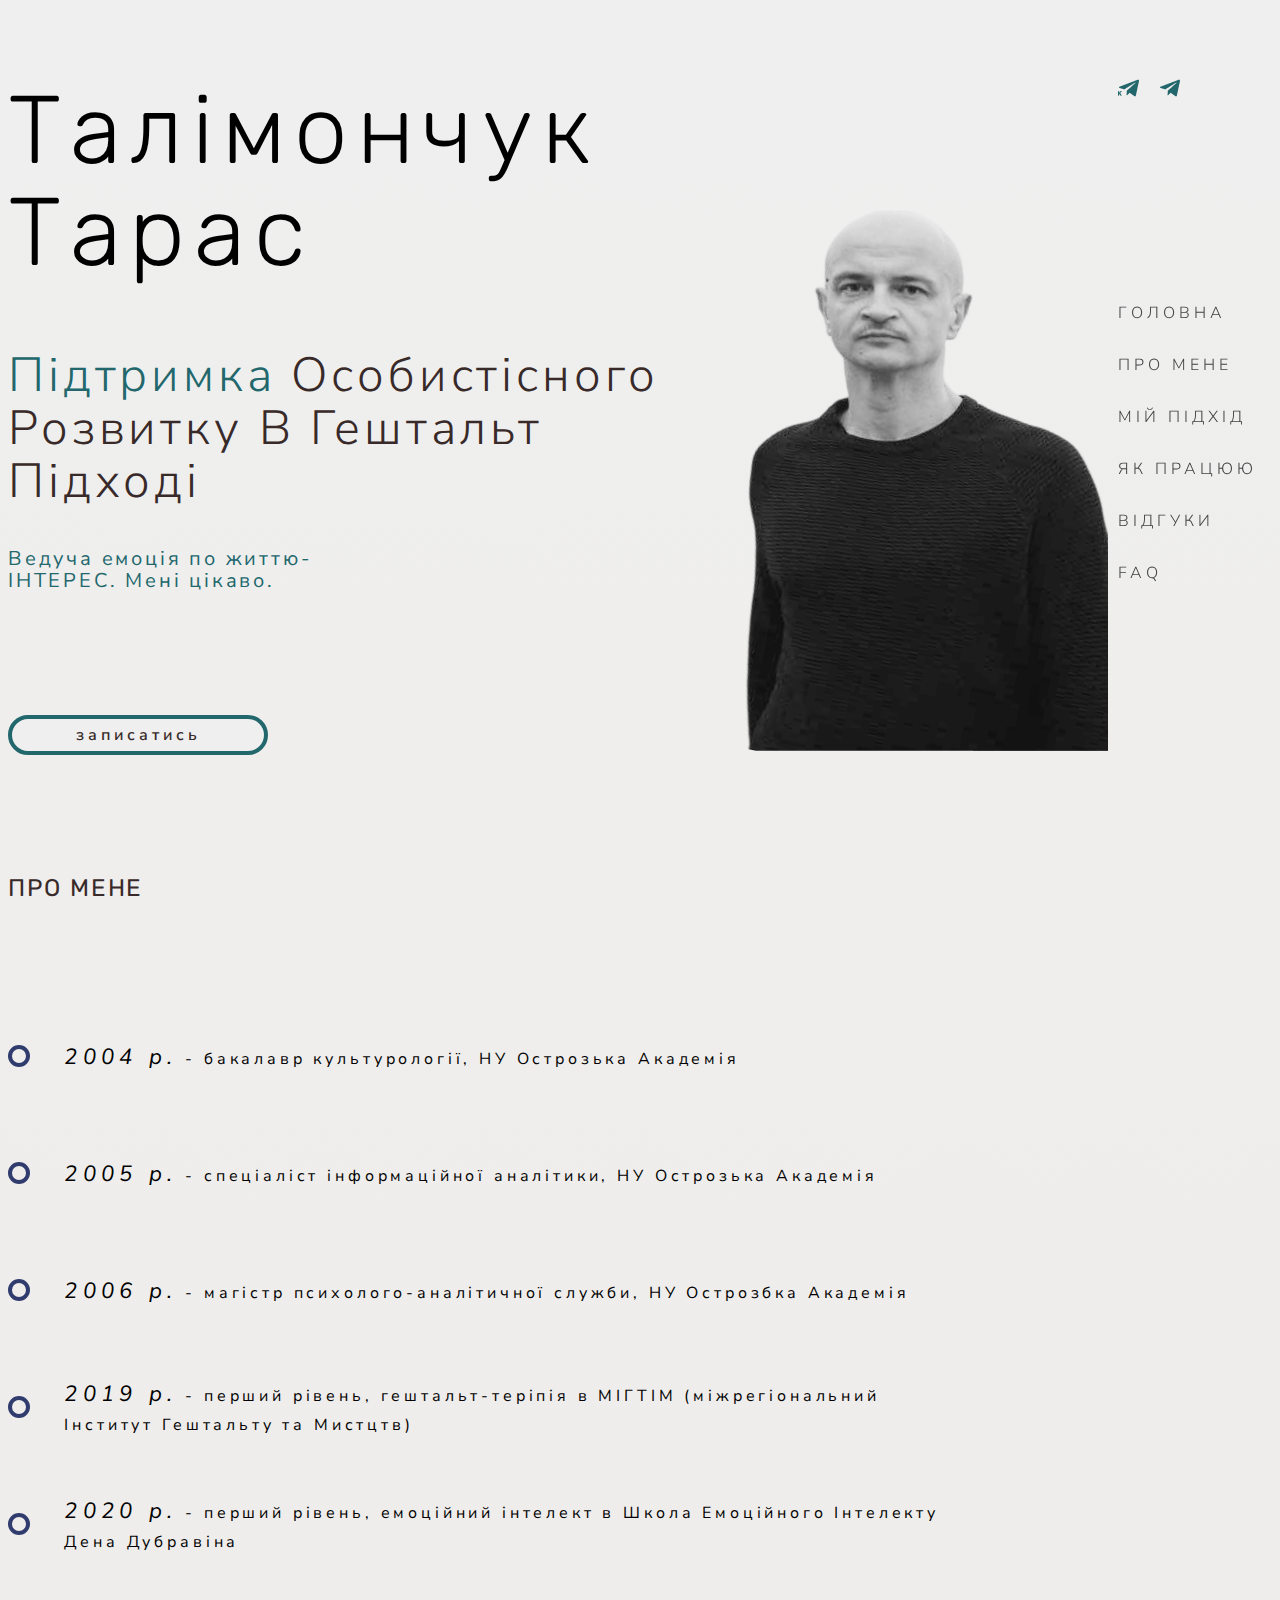
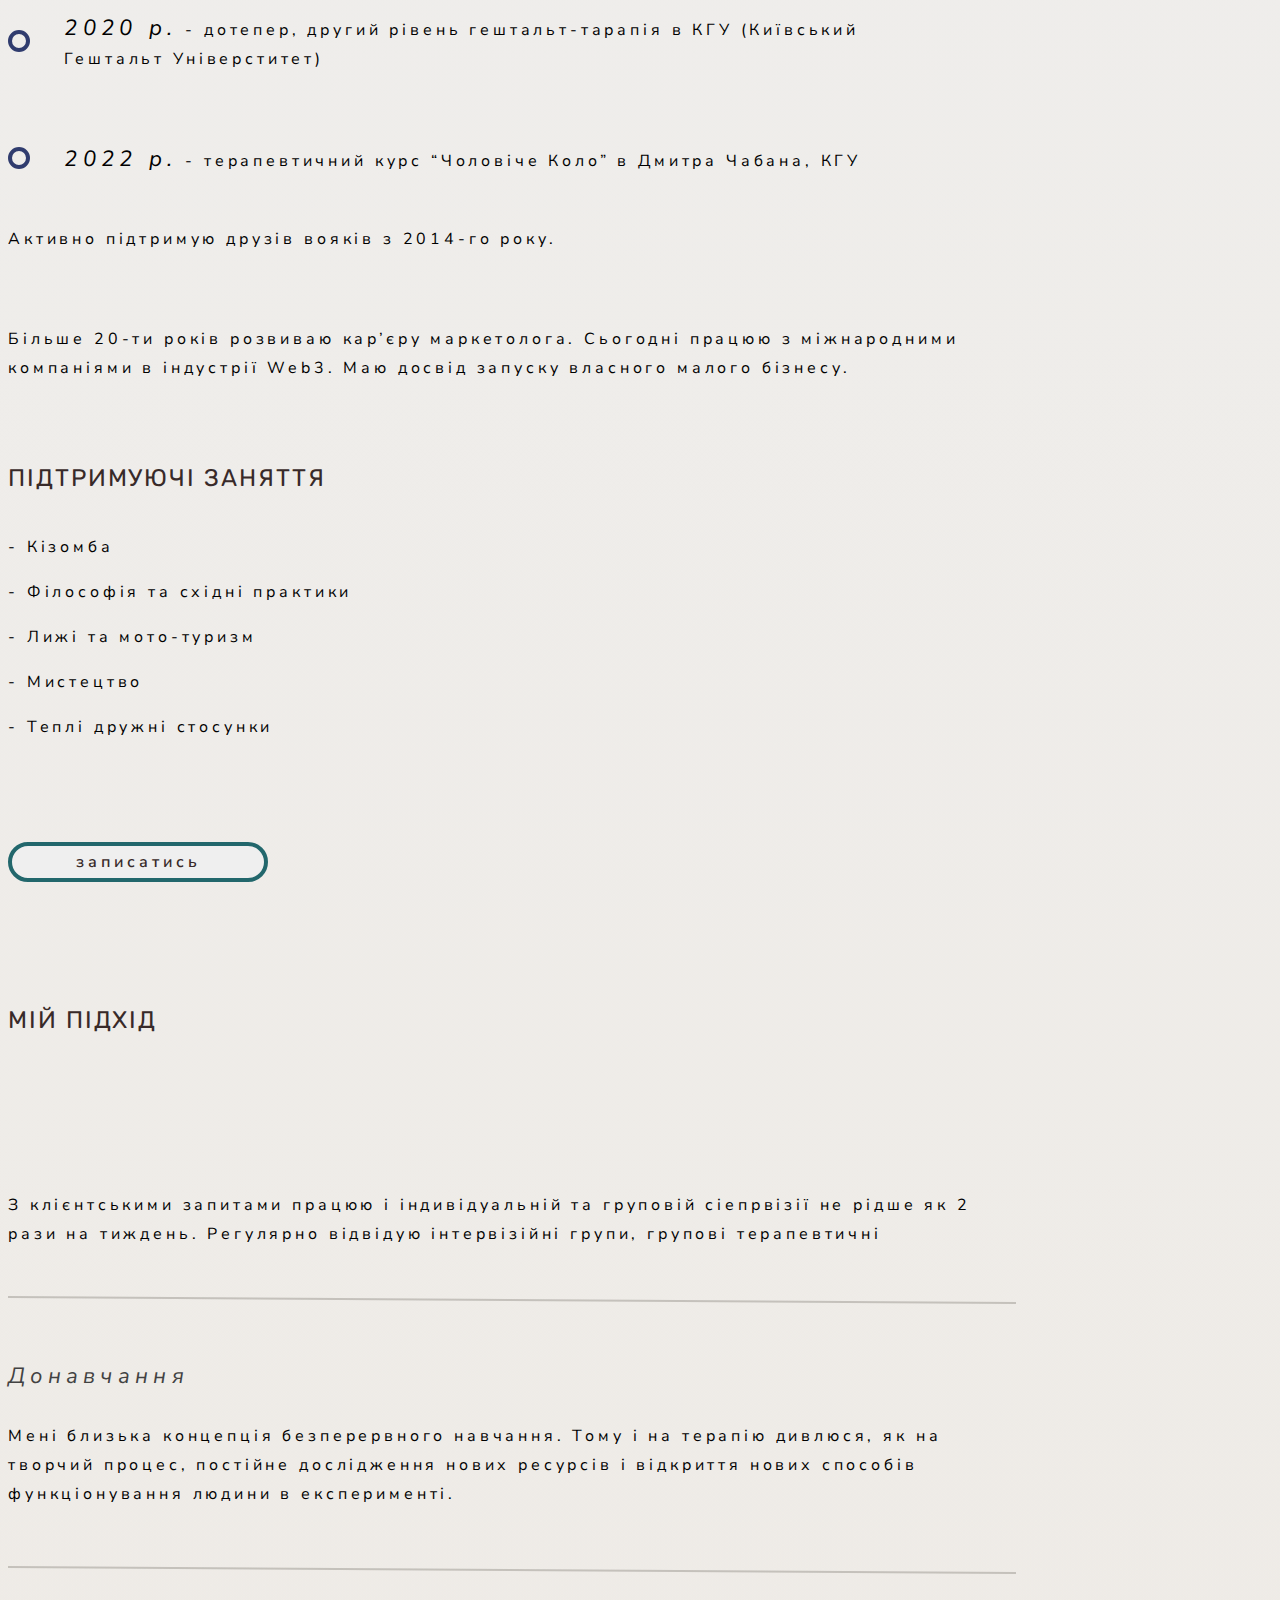
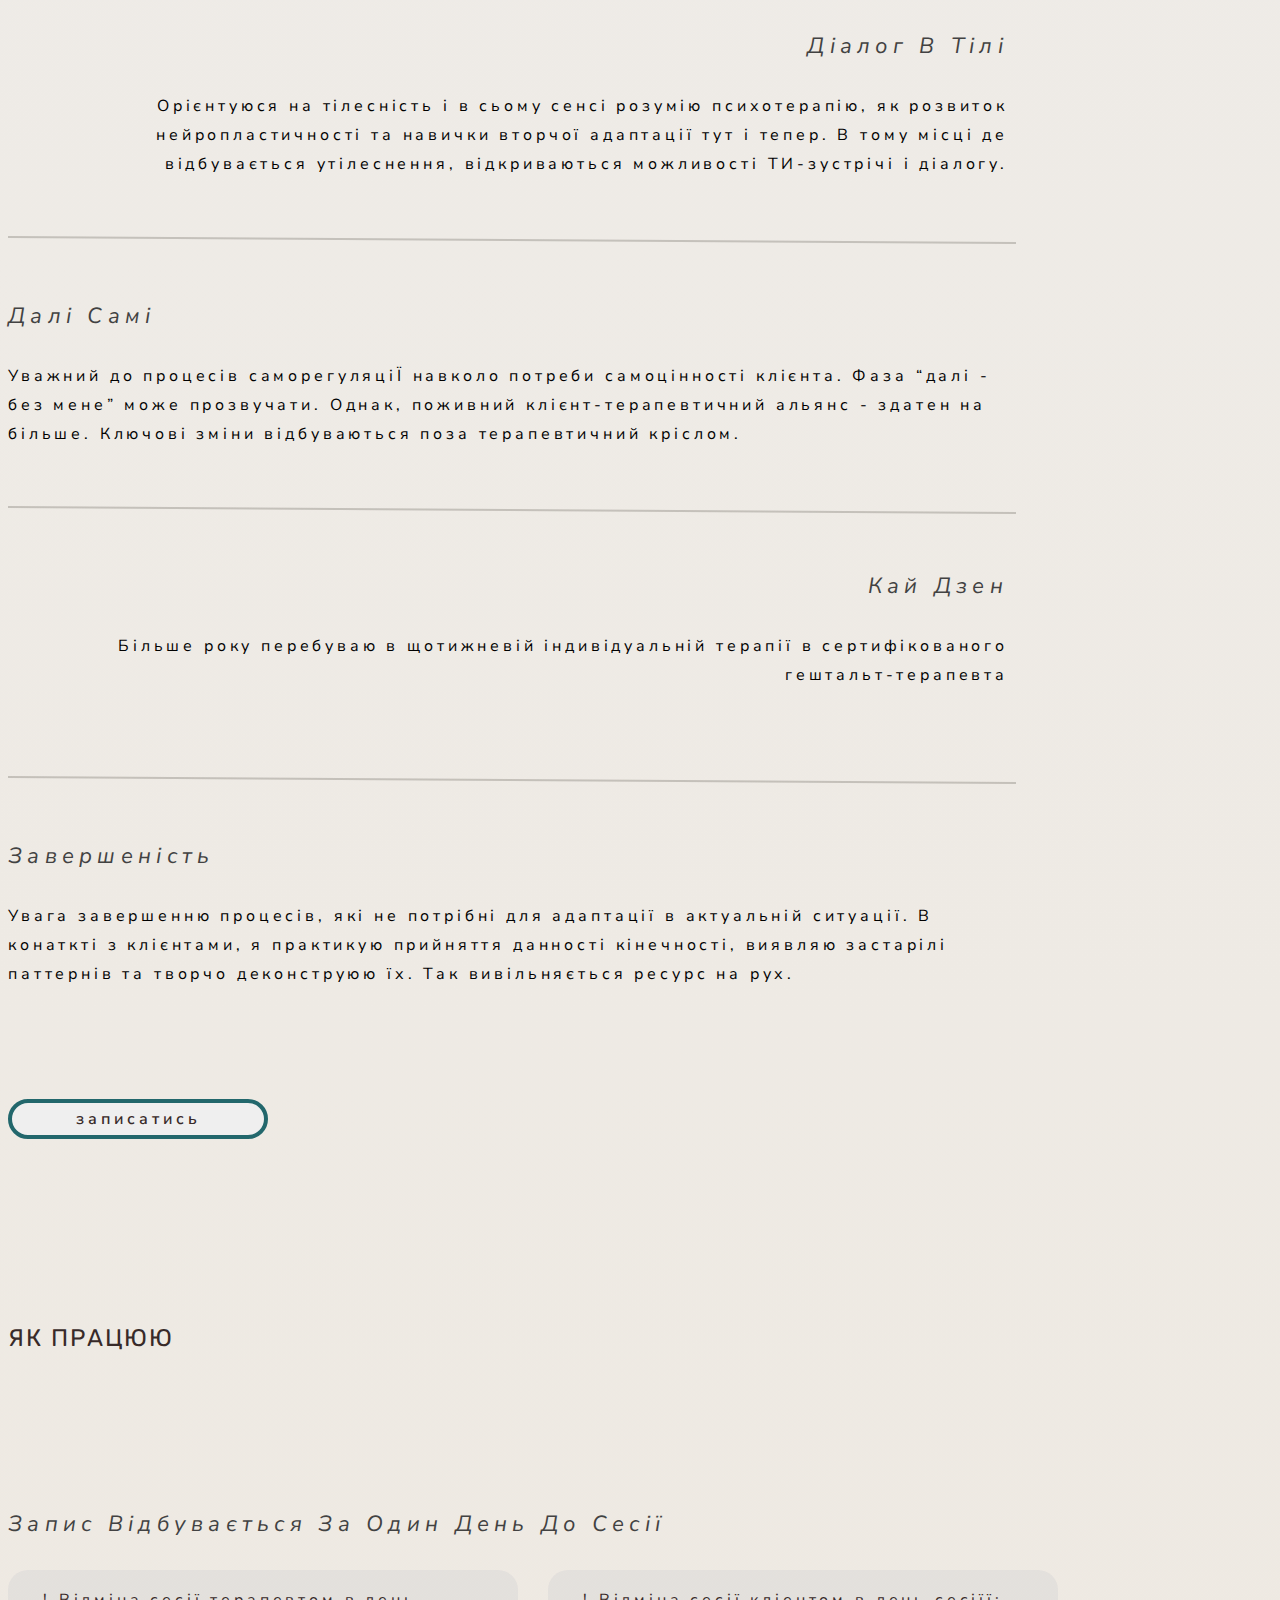
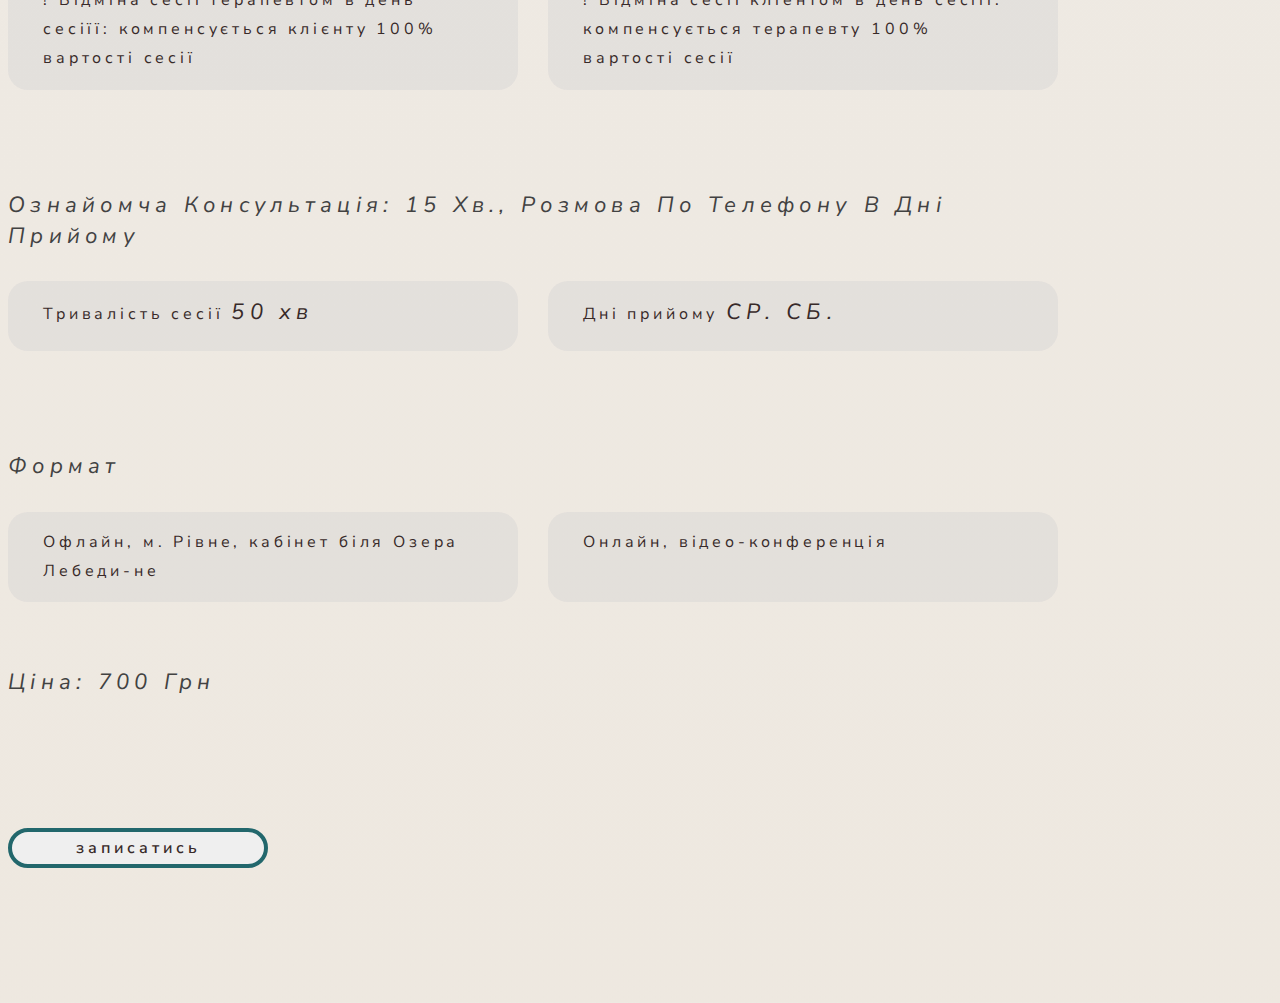
==== commit c709a72e: "99887799" ====
--- a/index.html
+++ b/index.html
@@ -13,7 +13,7 @@
 	<script type="text/javascript" src="script.js"></script>
 </head>
 
-<body>
+<body class="over">
     
    <div class="menumobhead">
         <div class="pozitionbtn">
@@ -38,7 +38,7 @@
                     <div class="linedrop"></div>
                     
                     <div class="setdrop">
-                        <a href="#AboutMe" class="mobmenu">
+                        <a href="#AboutMe" class="mobmenu mobmenu01">
                             ПРО МЕНЕ
                         </a>
                     </div>
@@ -46,7 +46,7 @@
                     <div class="linedrop"></div>
                 
                     <div class="setdrop">
-                        <a href="#approach" class="mobmenu">
+                        <a href="#approach" class="mobmenu mobmenu02">
                             МІЙ ПІДХІД
                         </a>
                     </div>
@@ -54,7 +54,7 @@
                     <div class="linedrop"></div>
                 
                     <div class="setdrop">
-                        <a href="#work" class="mobmenu">
+                        <a href="#work" class="mobmenu mobmenu03">
                             ЯК ПРАЦЮЮ
                         </a>
                     </div>
@@ -63,7 +63,7 @@
                 
                 
                     <div class="setdrop">
-                        <a href="#1" class="mobmenu">
+                        <a href="#1" class="mobmenu mobmenu04">
                             ВІДГУКИ
                         </a>
                     </div>
@@ -72,7 +72,7 @@
                 
                 
                     <div class="setdrop">
-                        <a href="#1" class="mobmenu">
+                        <a href="#1" class="mobmenu mobmenu05">
                             FAQ
                         </a>
                     </div>
@@ -133,19 +133,6 @@
 
         </div>
     </div>
-        <script>
-            let menuBtn = document.querySelector('.mainmenubtn');
-            let menu = document.querySelector('.dropmenuall');
-            menuBtn.addEventListener('click', function(){
-            menu.classList.toggle('opas1');
-            })
-
-            let menuBtn1 = document.querySelector('.mainmenubtn1');
-            menuBtn1.addEventListener('click', function(){
-            menu.classList.toggle('opas12');
-            })
-        </script>
-    </div>
     
     <header id="header" class="Header">
         <a name="header"></a>
@@ -172,7 +159,7 @@
                 </h2>
                 
                 <div class="emo1">
-                    <h4>
+                    <h4 class="emo11">
                         Ведуча емоція по життю-ІНТЕРЕС. Мені цікаво.
                     </h4>
                 </div>
@@ -476,7 +463,7 @@
             </div>
 
             <a href="https://calendly.com/taras-hacken/therapy_taras" class="buttonа">
-                <button class="button2 btn1">
+                <button class="button2 btn1 button3">
                     <span class="textbutton">
                         ЗАПИСАТИСЬ
                     </span>
@@ -643,12 +630,79 @@
     </span>
     
     <script>
+
         let menuBtn2 = document.querySelector('.menu-btn');
         let menu2 = document.querySelector('.dropmenuall');
+        let bodyovervay = document.querySelector('.over');
+        let btn1 = document.querySelector('.btn1');
+        let button2 = document.querySelector('.button2');
+        let button3 = document.querySelector('.button3');
+        let button4 = document.querySelector('.button4');
         menuBtn2.addEventListener('click', function(){
         menuBtn2.classList.toggle('active');
         menu2.classList.toggle('active');
-    })
+        bodyovervay.classList.toggle('content');
+        btn1.classList.toggle('content');
+        button2.classList.toggle('content');    
+        button3.classList.toggle('content');  
+        button4.classList.toggle('content');   
+        })
+
+        let menubuttonckick = document.querySelector('.mobmenu');
+        menubuttonckick.addEventListener('click', function(){
+            menuBtn2.classList.toggle('active');
+            menu2.classList.toggle('active');
+            bodyovervay.classList.toggle('content');
+            btn1.classList.toggle('content');
+            button2.classList.toggle('content');    
+            button3.classList.toggle('content');  
+            button4.classList.toggle('content');       
+            
+        })
+
+        let menubuttonckick1 = document.querySelector('.mobmenu01');
+        menubuttonckick1.addEventListener('click', function(){
+            menuBtn2.classList.toggle('active');
+            menu2.classList.toggle('active');
+            bodyovervay.classList.toggle('content');
+            btn1.classList.toggle('content');
+        button2.classList.toggle('content');    
+        button3.classList.toggle('content');  
+        button4.classList.toggle('content');      
+        })
+
+        let menubuttonckick2 = document.querySelector('.mobmenu02');
+        menubuttonckick2.addEventListener('click', function(){
+            menuBtn2.classList.toggle('active');
+            menu2.classList.toggle('active');
+            bodyovervay.classList.toggle('content');   
+            btn1.classList.toggle('content');
+        button2.classList.toggle('content');    
+        button3.classList.toggle('content');  
+        button4.classList.toggle('content');    
+        })
+
+        let menubuttonckick3 = document.querySelector('.mobmenu03');
+        menubuttonckick3.addEventListener('click', function(){
+            menuBtn2.classList.toggle('active');
+            menu2.classList.toggle('active');
+            bodyovervay.classList.toggle('content');   
+            btn1.classList.toggle('content');
+        button2.classList.toggle('content');    
+        button3.classList.toggle('content');  
+        button4.classList.toggle('content');    
+        })
+
+        let menubuttonckick4 = document.querySelector('.mobmenu04');
+        menubuttonckick4.addEventListener('click', function(){
+            menuBtn2.classList.toggle('active');
+            menu2.classList.toggle('active');
+            bodyovervay.classList.toggle('content');   
+                    btn1.classList.toggle('content');
+        button2.classList.toggle('content');    
+        button3.classList.toggle('content');  
+        button4.classList.toggle('content');    
+        })
     </script>
     </body>
 </body>--- a/css/main.css
+++ b/css/main.css
@@ -13,6 +13,7 @@
 
 html {
     scroll-behavior: smooth;
+    overflow-x: hidden;
   }
 
 h2 {
@@ -161,7 +162,7 @@
 
 button:hover{
     background: #22676CCC;
-    border: 4px solid #22676CCC;
+    border: 0px solid #22676CCC;
 }
 button:hover .textbutton{
     color: #FBFBFB; 
@@ -186,6 +187,13 @@
     width: 386px;
     height: 67px;
     color: #22676C;
+}
+
+.emo11{
+    font-weight: 400;
+    font-size: 20px;
+    line-height: 110%;
+    letter-spacing: 0.14em;
 }
 
 .greentext{
@@ -489,7 +497,7 @@
 }
 .dropmenuall.active {
 	transform: translateX(0);
-    margin-left: 160px;
+    margin-left: 182px;
 }
 
 .menumenu{
@@ -579,10 +587,10 @@
 .menu-btn {
 	width: 30px;
 	height: 30px;
-	position: relative;
+	position: fixed;
 	z-index:2;
 	overflow: hidden;
-    margin-left: 780px;
+    margin-left: 750px;
     margin-top: 10px;
 }
 
@@ -617,16 +625,23 @@
   transform: translate(-50%, 0%) rotate(-45deg); 
 }
 
+
   @media screen and (max-width: 1400px) {
     .rightApproach{
         margin-left: 1110px;
     }
   }
 
-  @media screen and (max-width: 1250px) {
+  @media screen and (max-width: 1100px) {
     body{
         background: #FFFFFF;
     }
+
+    .content{
+        background-color: rgba(0, 0, 0, 0.25);
+        transition: background-color 0.5s ease, color 0.5s ease;
+    }
+
 
     .linedrop56{
         margin-left: -15px;
@@ -703,28 +718,28 @@
 
     header{
         width: 812px;
-        height: 360px;
+        height: 375px;
         margin-left: auto;
         margin-right: auto;
     }
     .AboutMe{
         width: 812px;
-        height: 920px;
+        height: 970px;
         margin-top: 115px;
     }
     .approach{
         width: 812px;
-        height: 942px;
-        margin-top: 115px;
+        height: 992px;
+        margin-top: 65px;
     }
     .work{
         width: 812px;
         height: 460px;
-        margin-top: 110px;
+        margin-top: 160px;
     }
 
     .left{
-        height: 360px;
+        height: 375px;
     }
 
     .menumobhead{
@@ -928,33 +943,42 @@
         color: #22676C;
         font-weight: 400;
     }
+
+    .dropmenuall{
+        margin-left: 750px;
+    }
+
+    .dropmenuall.active {
+        margin-left: 590px;
+    }
     
   }
 
   @media screen and (max-width: 500px) {
 
     header{
-        width: 360px;
+        width: 375px;
         height: 700px;
         margin-left: auto;
         margin-right: auto;
         margin-left: 0px;
+        
     }
     .AboutMe{
-        width: 360px;
-        height: 980px;
-        margin-top: 70px;
+        width: 375px;
+        height: 950px;
+        margin-top: 90px;
         margin-left: 0px;
     }
     .approach{
-        width: 360px;
+        width: 375px;
         height: 1020px;
-        margin-top: 30px;
+        margin-top: 80px;
     }
     .work{
-        width: 360px;
-        height: 460px;
-        margin-top: 30px;
+        width: 375px;
+        height: 740px;
+        margin-top: 60px;
     }
 
     .photo{
@@ -968,20 +992,20 @@
     .photo4{
         display: block;
         margin-top: 189px;
-        margin-left: -253px;
+        margin-left: -248px;
     }
 
     .left{
-        width: 360px;
+        width: 375px;
     }
 
     .pidzagolovok{
-        width: 360px;
+        width: 375px;
     }
     .emo1 {
         width: 189px;
         height: 78px;
-        margin-top: -429px;
+        margin-top: -450px;
         margin-left: 20px;
     }
 
@@ -992,14 +1016,14 @@
     }
 
     .greentext2 {
-        width: 405px;
+        width: 375px;
         height: 58px;
-        margin-top: 434px;
+        margin-top: 450px;
         margin-left: 20px;
     }
 
     .btn1 {
-        margin-top: 381px;
+        margin-top: 361px;
         margin-left: 58px;
     }
 
@@ -1007,7 +1031,7 @@
         margin-left: 325px;
     }
     .dropmenuall {
-        margin-left: 200px;
+        margin-left: 300px;
     }
 
     .n3 {
@@ -1033,7 +1057,7 @@
 
     .h3About {
         margin-left: 20px;
-        margin-bottom: 0px;
+        margin-bottom: 20px;
         margin-top: 30px;
         height: 30px;
         width: 330px;
@@ -1093,6 +1117,7 @@
     .box {
         width: 315px;
         margin-left: 20px;
+        margin-top: 10px;
     }
 
     .box1 {
@@ -1119,13 +1144,23 @@
         margin-bottom: 40px;
     }
     .pozitionbtn {
-        width: 360px;
+        width: 375px;
     }
 
     .n4{
         width: 300px;
     }
-  }
-
-
-
+    .blokApproach{
+        margin-top: 30px;
+    }
+    .dropmenuall{
+        margin-left: 628px;
+    }
+
+    .dropmenuall.active {
+        margin-left: 182px;
+    }
+  }
+
+
+
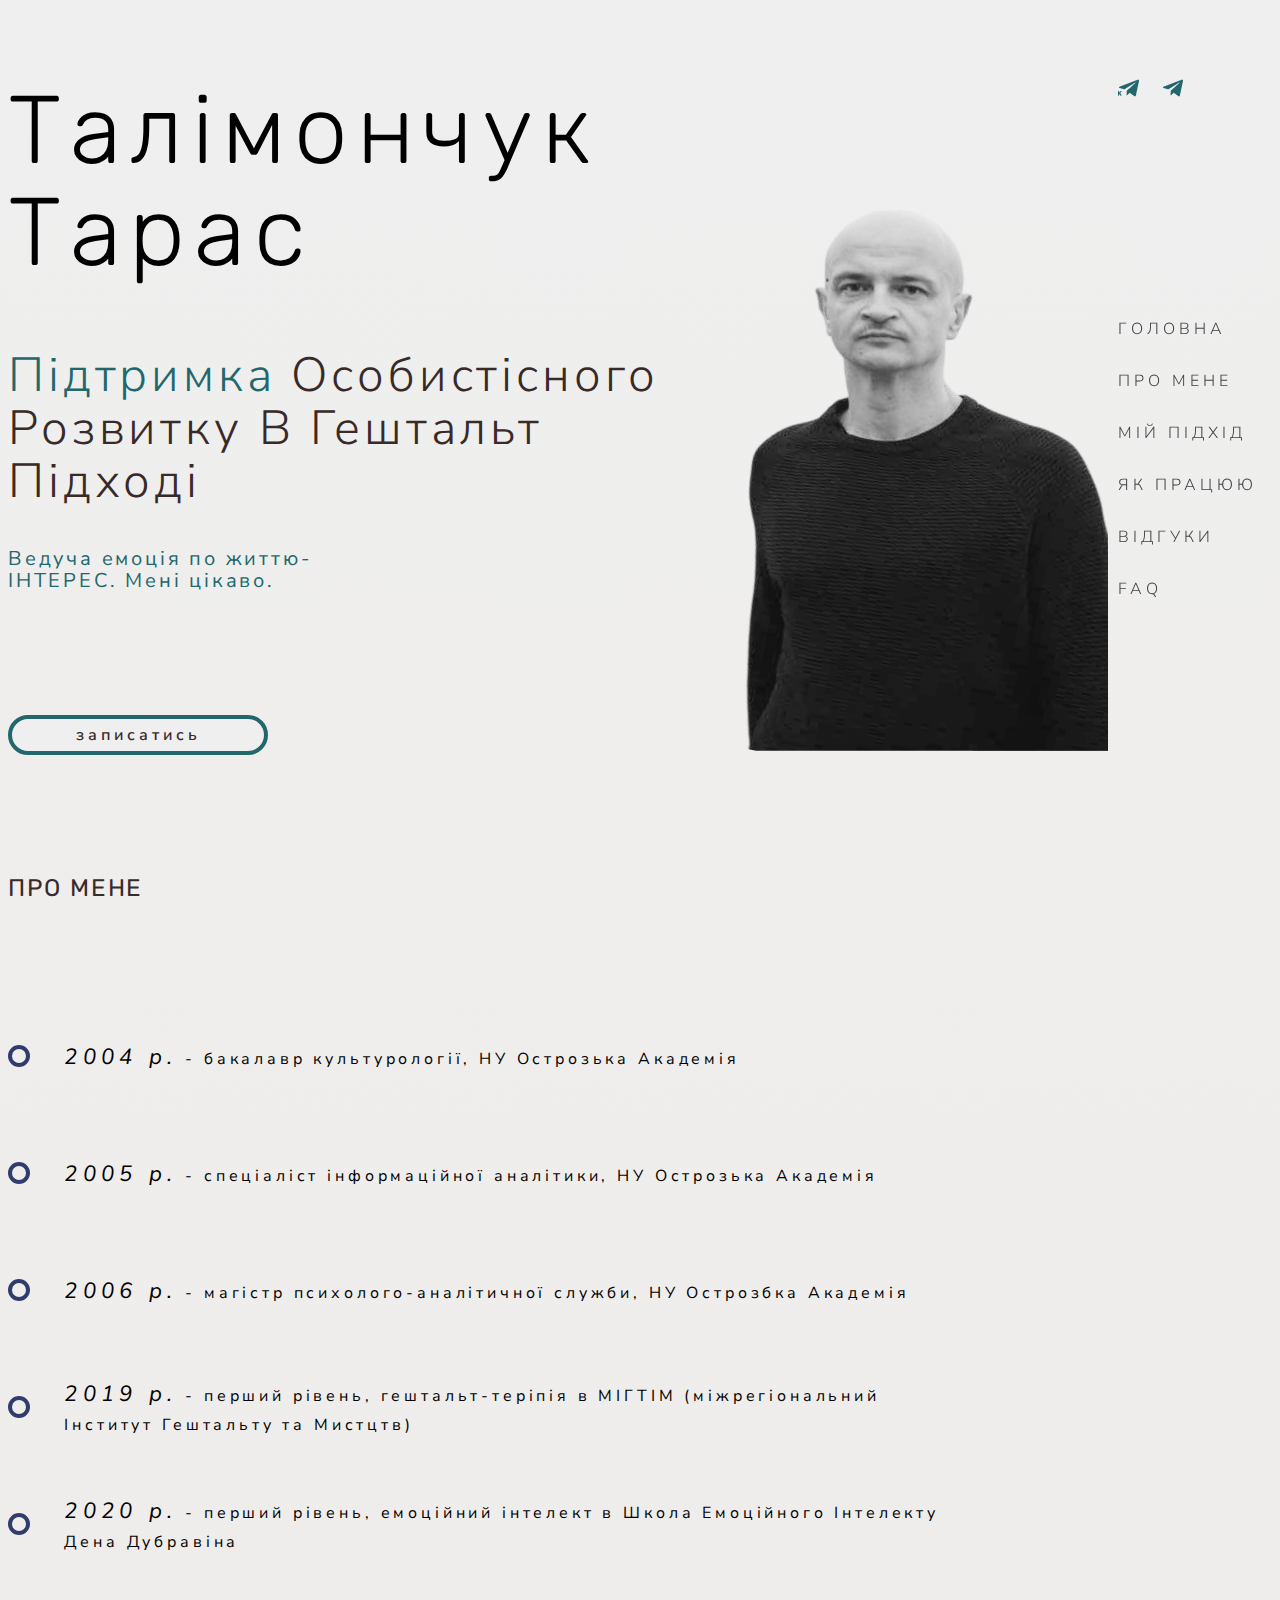
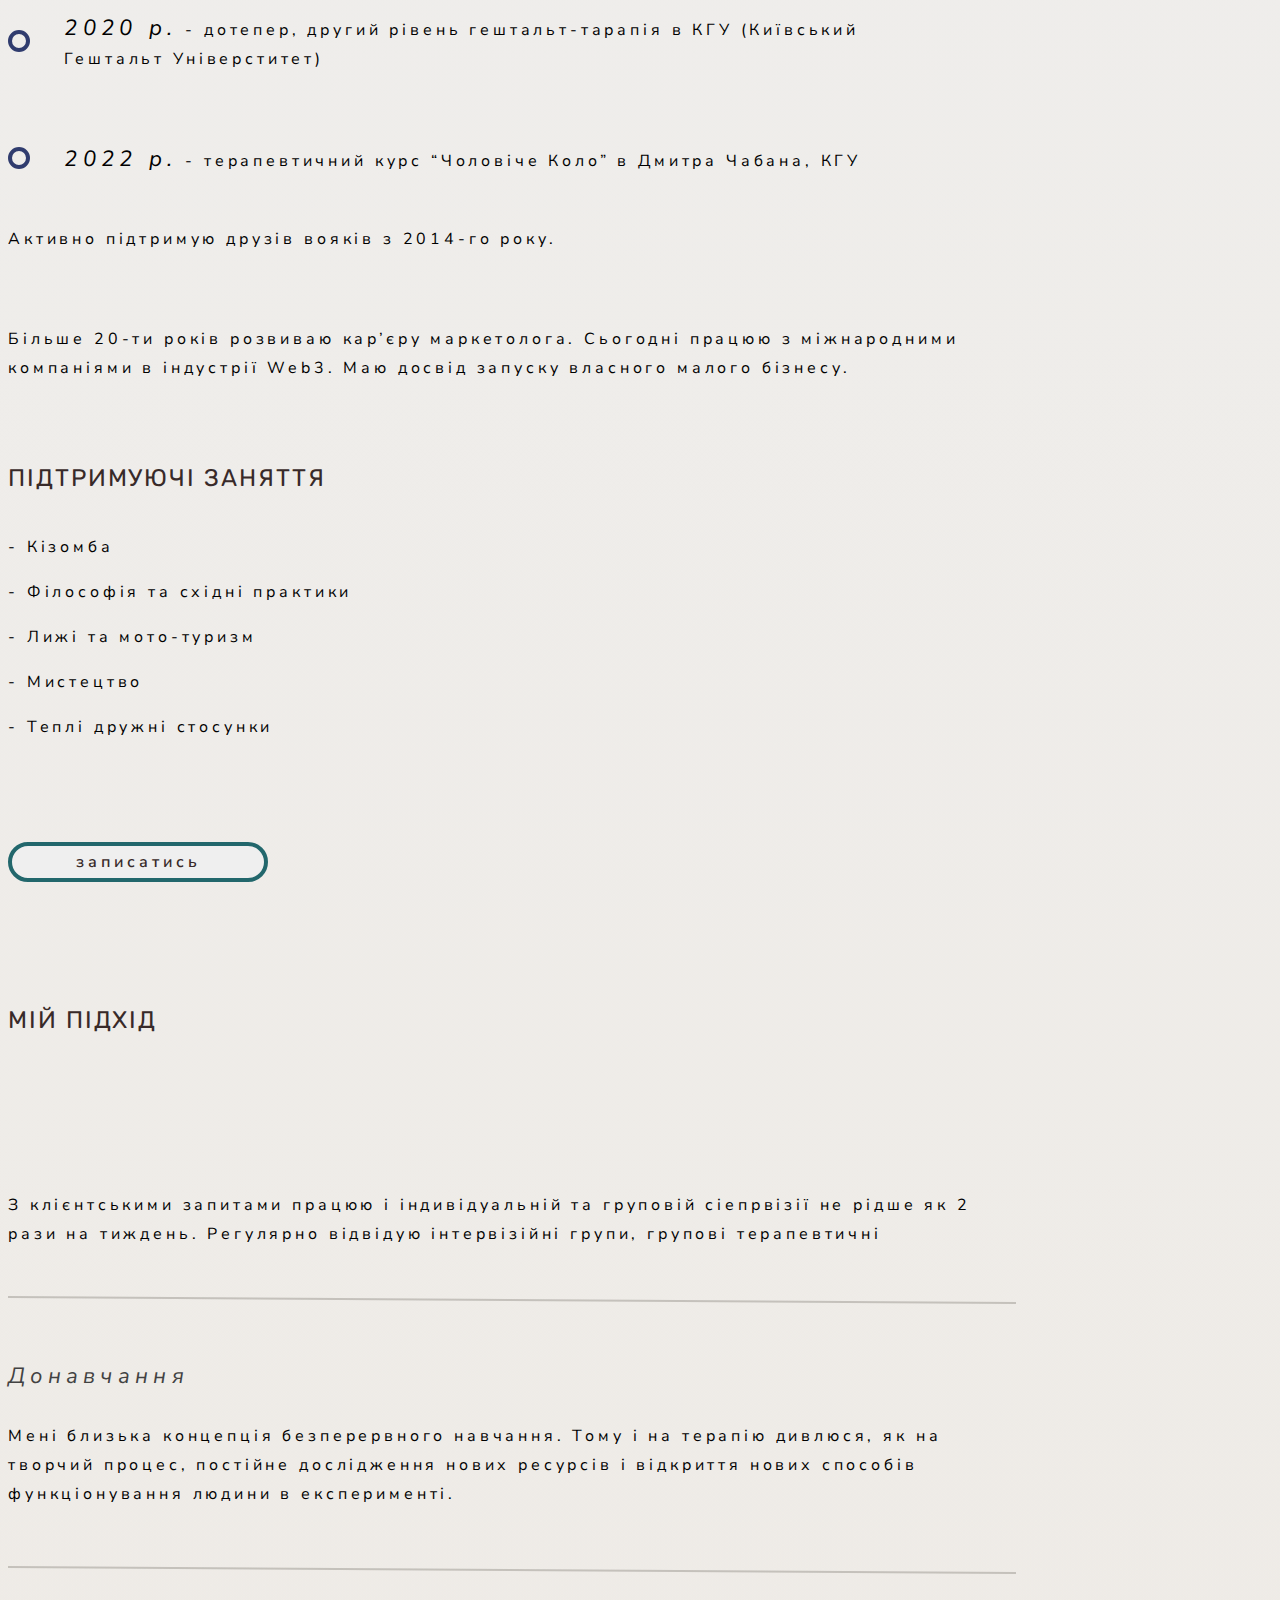
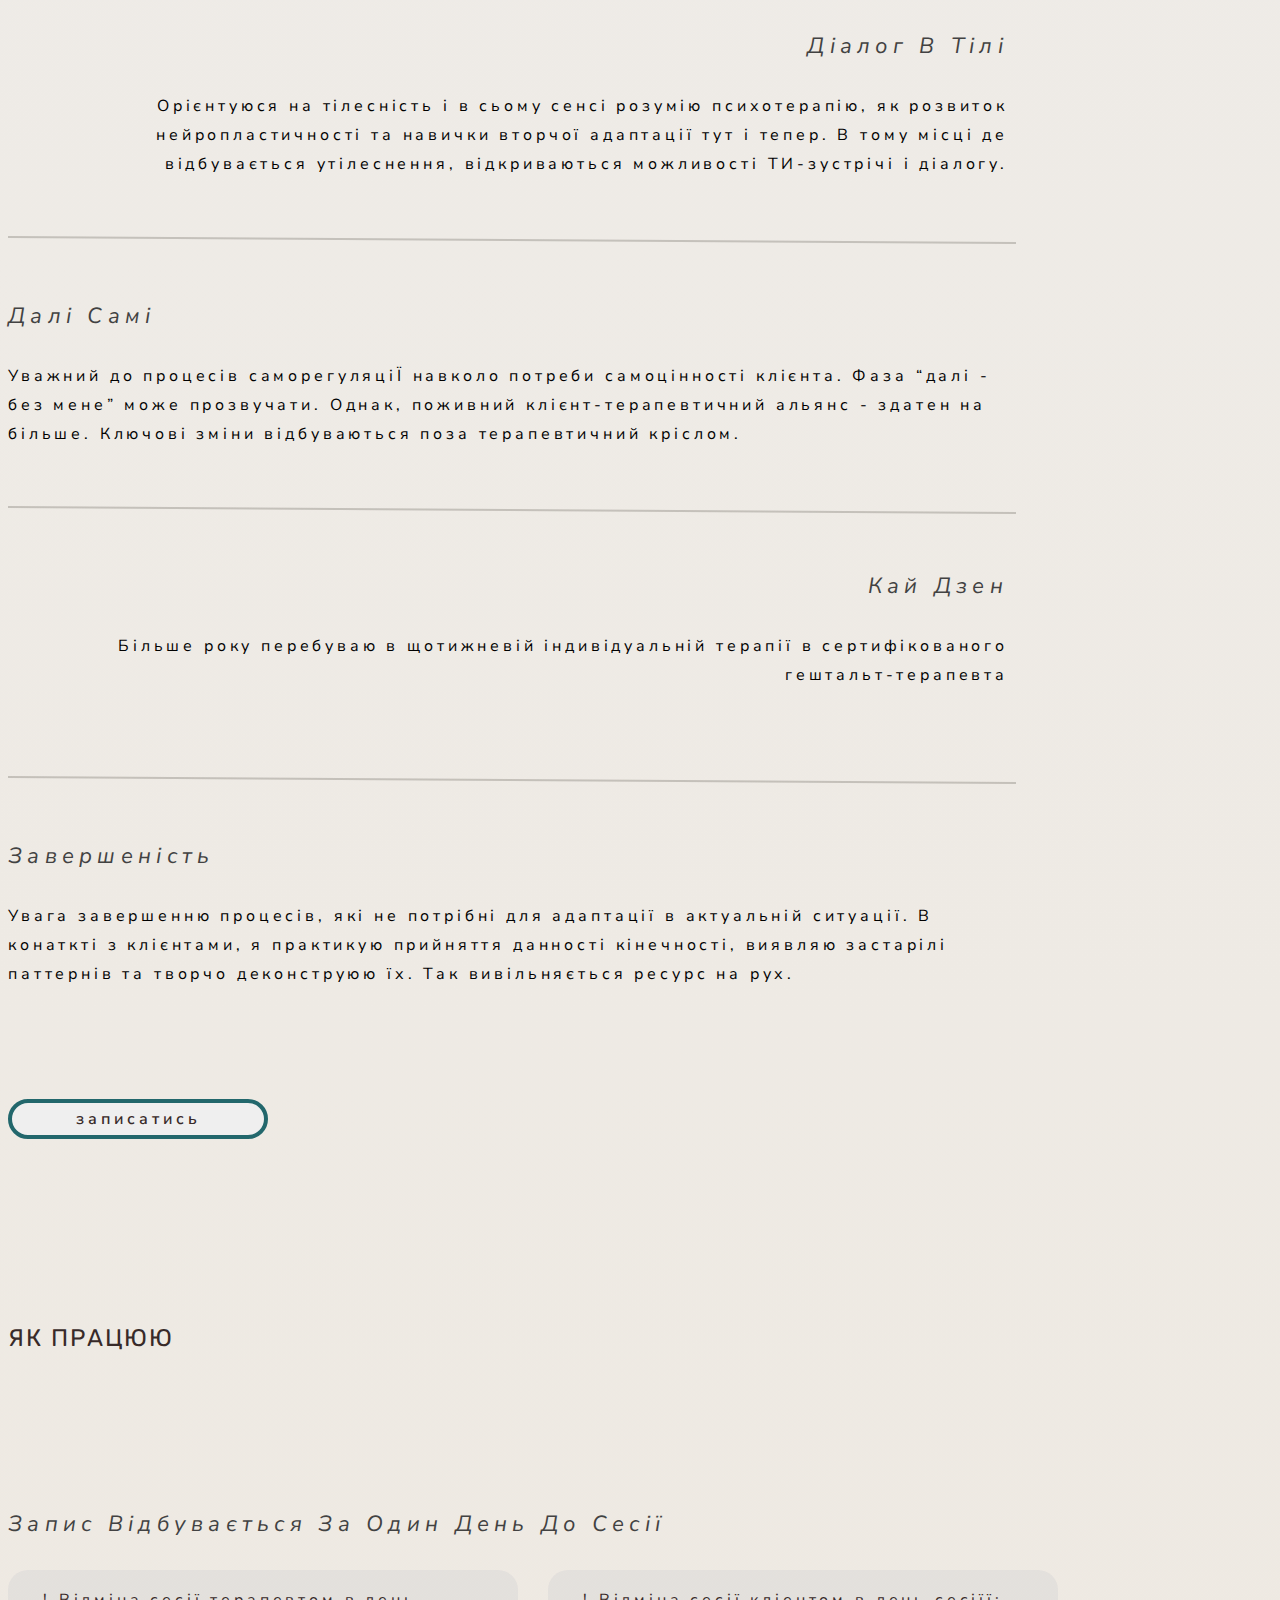
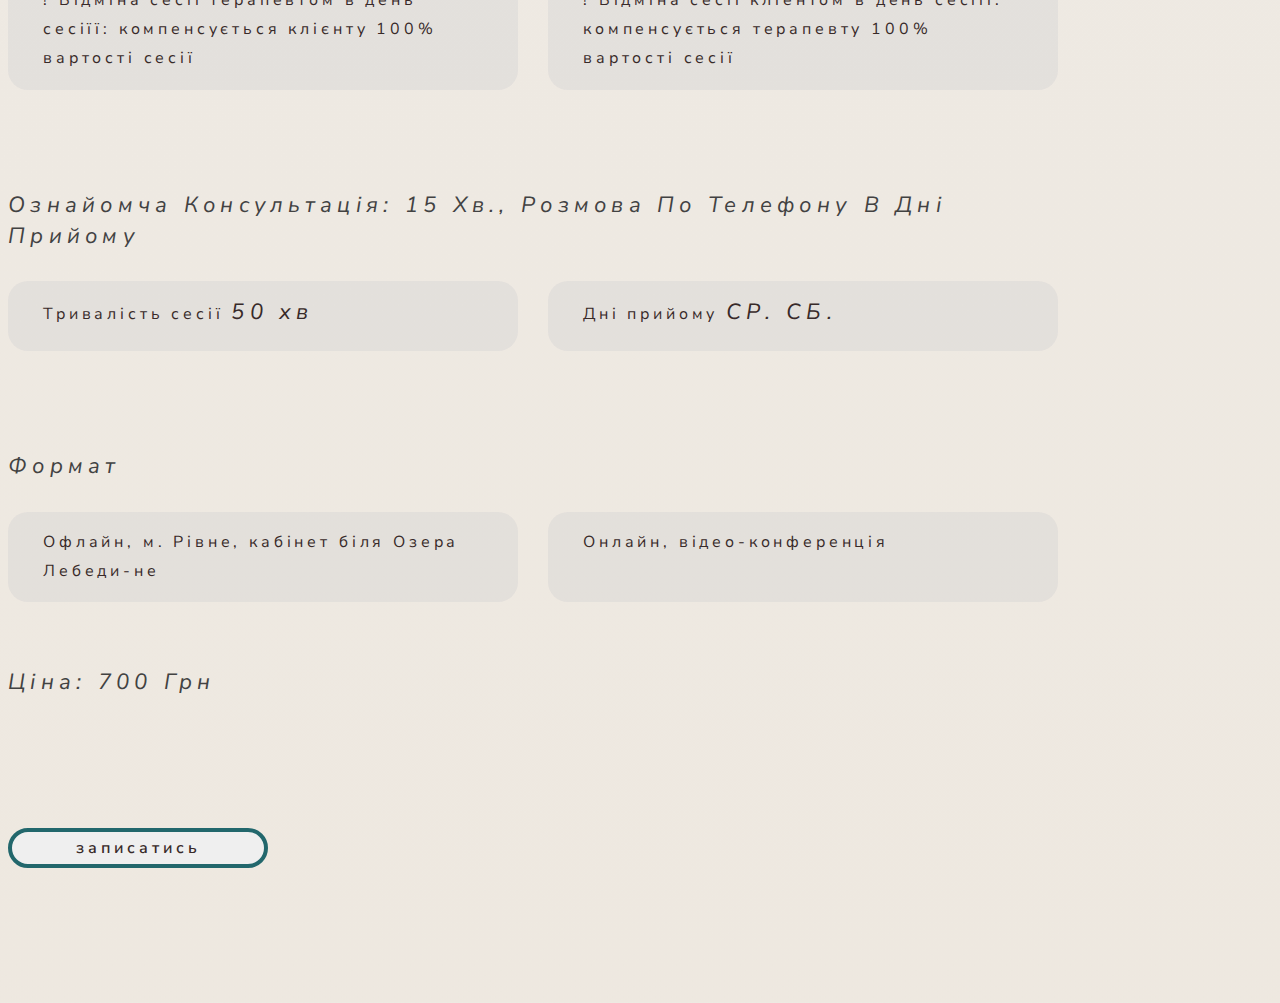
==== commit d61726c8: "finishfinish" ====
--- a/index.html
+++ b/index.html
@@ -400,7 +400,7 @@
      
     </section>
 
-    <a name="approach"></a>
+    <a name="approach" class="position1"></a>
     <section class="approach">
             <h3 class="h3About ">
                 МІЙ ПІДХІД
@@ -471,7 +471,7 @@
             </a>          
     </section>
 
-    <a name="work"></a>
+    <a name="work" class="position2"></a>
     <section class="work">
 
             <h3 class="h3About">
--- a/css/main.css
+++ b/css/main.css
@@ -87,7 +87,9 @@
     text-transform: lowercase;
     color: #382A29;
 }
-
+.pozition{
+    height: 40px;
+}
 .amenu{
     font-family: 'Nunito Sans', sans-serif; 
     font-style: normal;
@@ -215,7 +217,7 @@
     margin-left: auto;
     margin-right: auto;
     margin-top: 100px;
-    margin-bottom: 50px;
+    margin-bottom: 20px;
 }
 
 .h3About{
@@ -288,7 +290,7 @@
     width: 1328px;
     height: 1818px;
     margin-top: 100px;
-    margin-bottom: 50px;
+    margin-bottom: 20px;
 }
 
 .blokApproachTitle{
@@ -530,6 +532,10 @@
     margin-top: 13px;
     margin-bottom: 13px;
     border: 1px solid rgba(0, 0, 0, 0.15); 
+}
+
+.change-photos{
+    width: 25px;
 }
 .opas{
     margin-left: 50px;
@@ -978,7 +984,7 @@
     .work{
         width: 375px;
         height: 740px;
-        margin-top: 60px;
+        margin-top: 110px;
     }
 
     .photo{
@@ -1160,7 +1166,22 @@
     .dropmenuall.active {
         margin-left: 182px;
     }
-  }
-
-
-
+
+    .position{
+        position: absolute;
+        top: 735px;
+    }
+
+    .position1{
+        position: absolute;
+        top: 1760px;
+    } 
+
+    .position2{
+        position: absolute;
+        top: 2860px;
+    } 
+  }
+
+
+
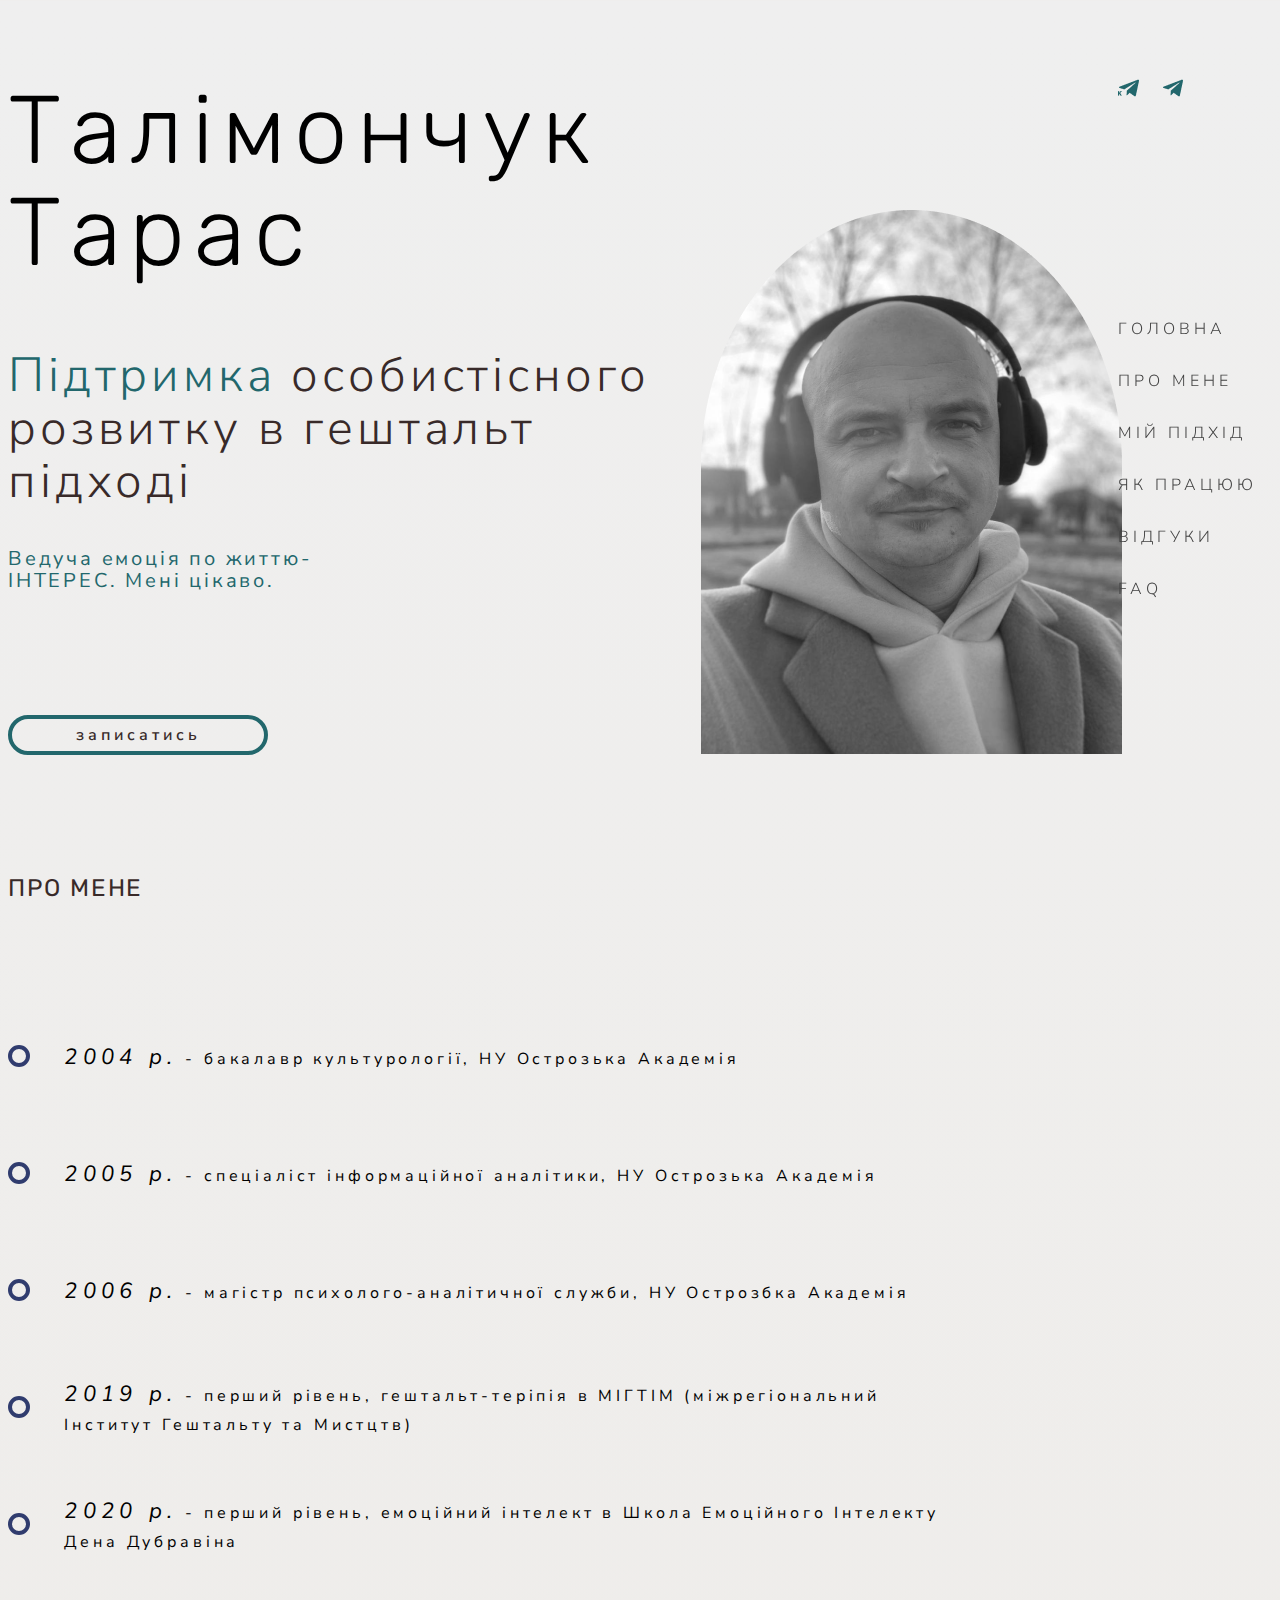
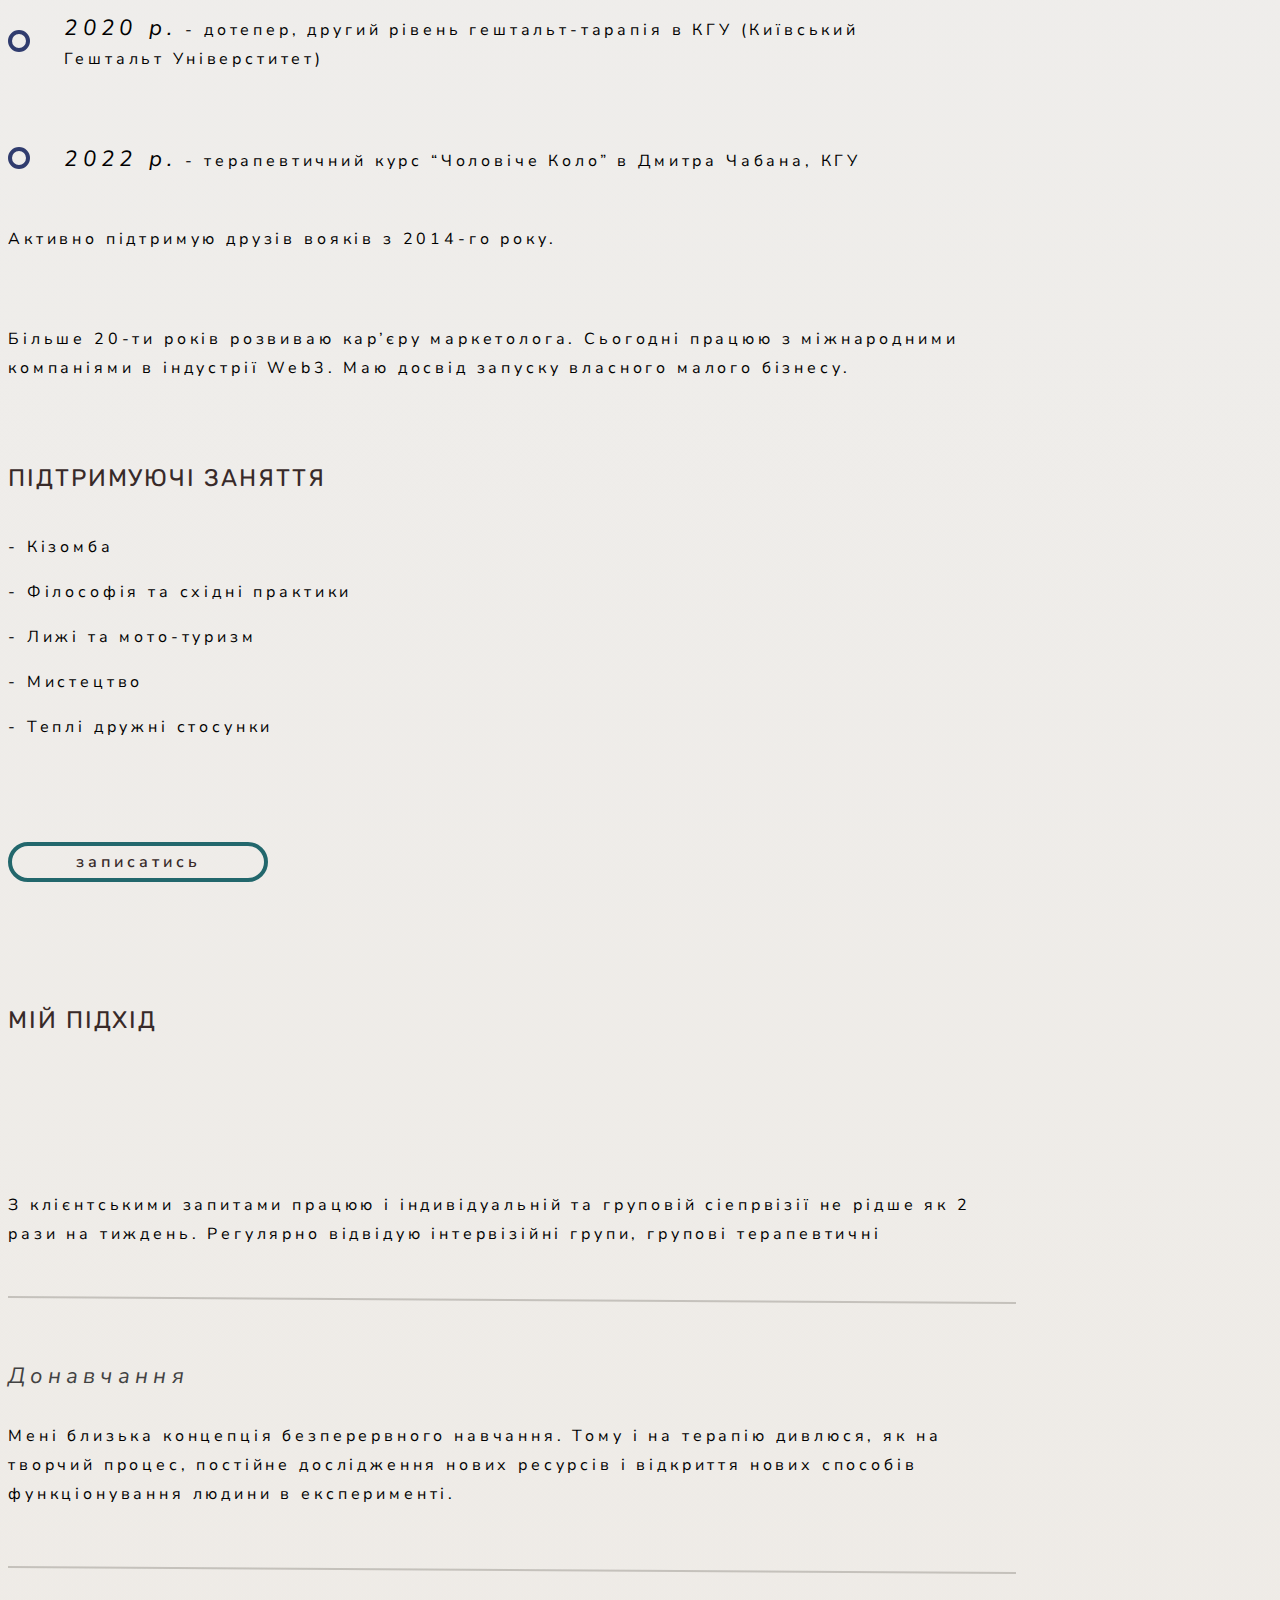
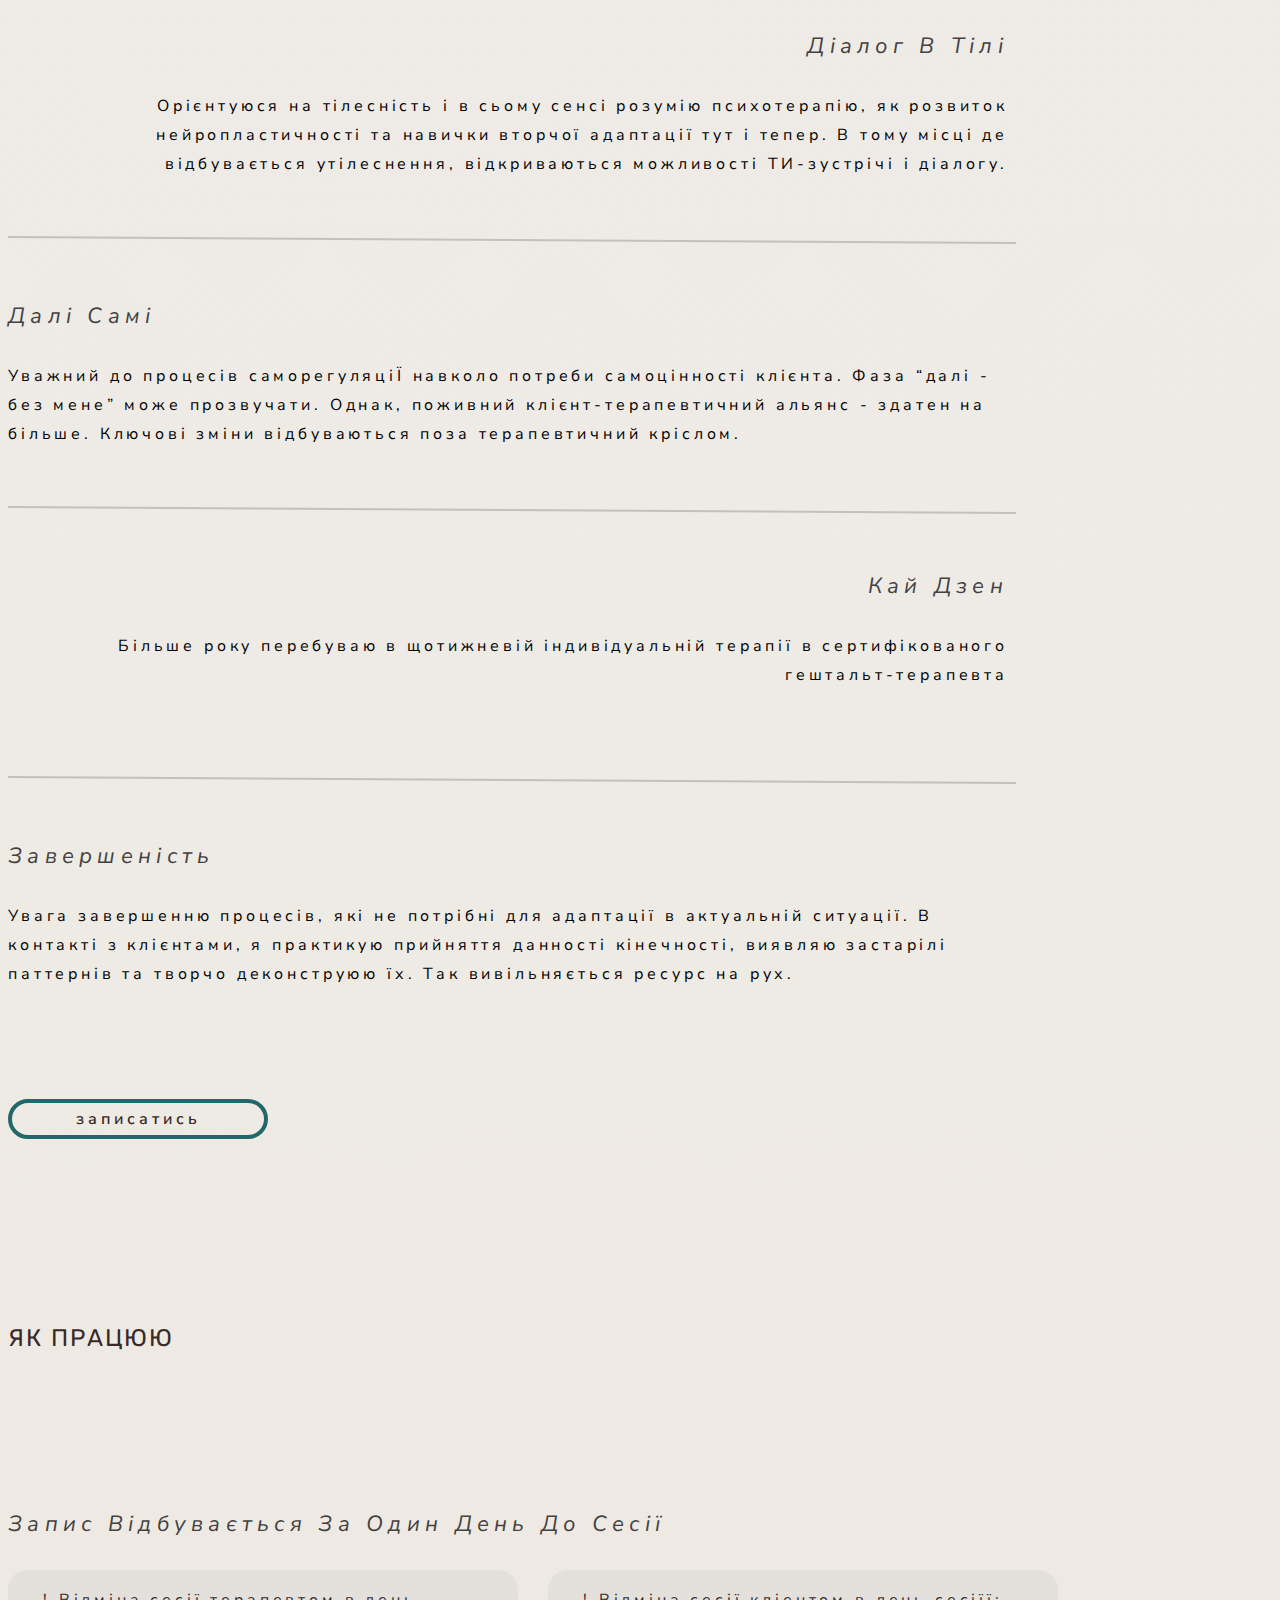
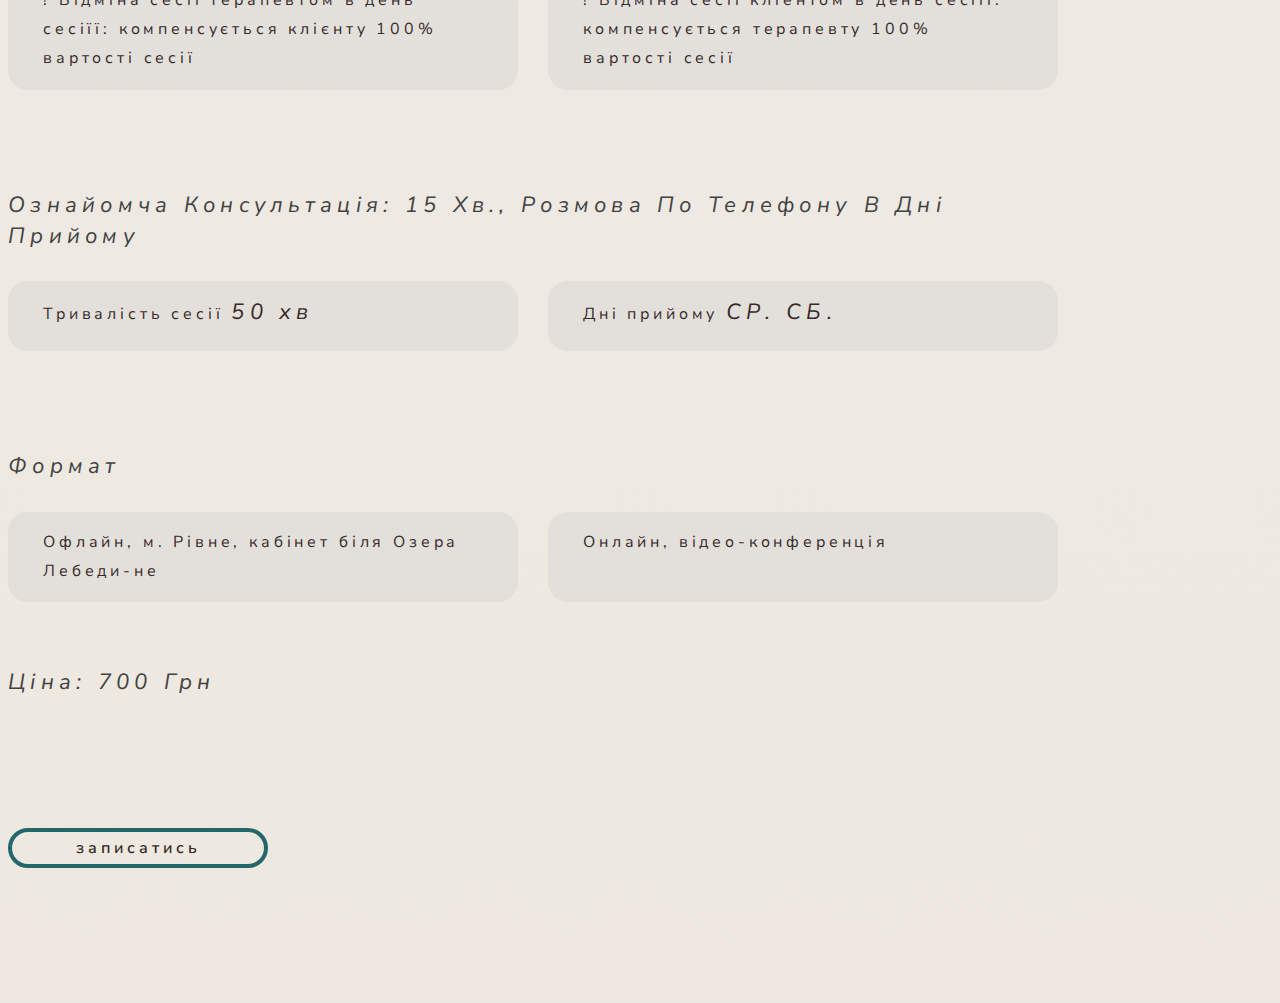
==== commit 60f5e2c3: "upg" ====
--- a/index.html
+++ b/index.html
@@ -144,13 +144,13 @@
             <div class="pidzagolovok">
                 <h2 class="greentext1">
                     <div>
-                        <span class="greentext">Підтримка</span> Oсобистісного
+                        <span class="greentext">Підтримка</span> особистісного
                     </div>
                     <div>
-                        Розвитку В Гештальт
+                        pозвитку в гештальт
                     </div>
                     <div>
-                        Підході
+                        підході
                     </div>
                 </h2>
 
@@ -159,8 +159,12 @@
                 </h2>
                 
                 <div class="emo1">
-                    <h4 class="emo11">
+                    <h4 class="emo11 none">
                         Ведуча емоція по життю-ІНТЕРЕС. Мені цікаво.
+                    </h4>
+
+                    <h4 class="emo11 block">
+                        Ведуча емоція по життю-ІНТЕРЕС. <br>Мені цікаво.
                     </h4>
                 </div>
 
@@ -423,11 +427,11 @@
             
             <div class="line"></div>
 
-            <div class="body blokApproachTitle right">
+            <div class="body blokApproachTitle right pozabl">
                 Діалог в тілі
             </div>
 
-            <div class="blokApproach1 body2 right p150">    
+            <div class="blokApproach1 body2 right p150 pozabl">    
                 Орієнтуюся на тілесність і в сьому сенсі розумію психотерапію, як розвиток нейропластичності та навички вторчої адаптації тут і тепер. В тому місці де відбувається утілеснення, відкриваються можливості ТИ-зустрічі і діалогу.
             </div>
 
@@ -444,11 +448,11 @@
 
             <div class="line"></div>
 
-            <div class="body blokApproachTitle right">
+            <div class="body blokApproachTitle right pozabl">
                 Кай дзен
             </div> 
 
-            <div class="blokApproach1 body2 right">    
+            <div class="blokApproach1 body2 right pozabl">    
                 Більше року перебуваю в щотижневій індивідуальній терапії в сертифікованого гештальт-терапевта
             </div>
 
@@ -459,7 +463,7 @@
             </div> 
 
             <div class="blokApproach1 body2 p150">    
-                Увага завершенню процесів, які не потрібні для адаптації в актуальній ситуації. В конаткті з клієнтами, я практикую прийняття данності кінечності, виявляю застарілі паттернів та творчо деконструюю їх. Так вивільняється ресурс на рух.
+                Увага завершенню процесів, які не потрібні для адаптації в актуальній ситуації. В контакті з клієнтами, я практикую прийняття данності кінечності, виявляю застарілі паттернів та творчо деконструюю їх. Так вивільняється ресурс на рух.
             </div>
 
             <a href="https://calendly.com/taras-hacken/therapy_taras" class="buttonа">
--- a/css/main.css
+++ b/css/main.css
@@ -23,7 +23,7 @@
     font-size: 48px;
     line-height: 110%;
     letter-spacing: 0.08em;
-    text-transform: capitalize;
+    
 }
 
 h3 {
@@ -153,6 +153,7 @@
     flex: none;
     order: 0;
     flex-grow: 0;
+    background-color: rgba(255, 255, 255, 0.01);
 }
 
 .buttonа{
@@ -167,6 +168,10 @@
     border: 0px solid #22676CCC;
 }
 button:hover .textbutton{
+    color: #FBFBFB; 
+}
+
+button:active .textbutton{
     color: #FBFBFB; 
 }
 
@@ -596,7 +601,7 @@
 	position: fixed;
 	z-index:2;
 	overflow: hidden;
-    margin-left: 750px;
+    margin-left: 730px;
     margin-top: 10px;
 }
 
@@ -631,6 +636,13 @@
   transform: translate(-50%, 0%) rotate(-45deg); 
 }
 
+.none{
+    display: block;
+}
+.block{
+    display: none;
+}
+
 
   @media screen and (max-width: 1400px) {
     .rightApproach{
@@ -720,6 +732,7 @@
         line-height: 20px;
         letter-spacing: 0.14em;
         text-align: left;
+        margin-left: 10px;
     }
 
     header{
@@ -730,18 +743,22 @@
     }
     .AboutMe{
         width: 812px;
-        height: 970px;
-        margin-top: 115px;
+        height: 920px;
+        margin-top: 90px;
     }
     .approach{
         width: 812px;
         height: 992px;
-        margin-top: 65px;
+        margin-top: 90px;
     }
     .work{
         width: 812px;
         height: 460px;
-        margin-top: 160px;
+        margin-top: 130px;
+    }
+
+    .menu-btn{
+        margin-left: 490px;
     }
 
     .left{
@@ -768,9 +785,8 @@
 
     .photo3{
         display: block;
-        margin-top: 21px;
-        margin-top: 80px;
-        margin-left: -470px;
+        margin-top: 100px;
+        margin-left: -304px;
     }
     
     .photo4{
@@ -806,16 +822,14 @@
     }
 
     .n3 {
-        width: 812px;
-        height: 772px;
-        margin-top: 88px;
-    }
-
-    .n3{
         margin-top: 20px;
-        width: 812px;
+        width: 722px;
         height: 410px;
         margin-left: 40px;
+    }
+
+    .b2{
+        width: 600px;
     }
 
     .t1{
@@ -870,35 +884,34 @@
     }
     .line {
         display: flex;
-        width: 772px;
+        width: 700px;
         margin-left: 40px;
         margin-top: 15px;
         z-index: -1;
     }
 
     .blokApproachTitle {
-        width: 812px;
+        width: 700px;
         height: 31px;
         margin-top: 15px;
         margin-left: 40px;
     }
 
     .blokApproach1 {
-        width: 772px;
+        width: 700px;
         height: 97px;
         margin-top: 15px;
         margin-left: 40px;
     }
     .right {
         text-align: right;
-        margin-left: auto;
     }
 
     .textwork {
         margin-bottom: 20px;
     }
     .box {
-        width: 812px;
+        width: 772px;
         margin-left: 40px;
     }
 
@@ -910,8 +923,7 @@
         margin-left: 10px;
     }
     .marLeft30 {
-        margin-left: auto;
-        margin-right: 40px;
+        margin-left: 30px;
     }
 
     .box2{
@@ -938,7 +950,6 @@
         width: 345px;
         margin-left: auto;
         margin-right: auto;
-        width: 812px;
         height: 48px;
     }
     .mobmenu:hover {
@@ -955,7 +966,27 @@
     }
 
     .dropmenuall.active {
-        margin-left: 590px;
+        margin-left: 340px;
+    }
+
+    .position{
+        position: absolute;
+        top:300px
+    }
+    .position1{
+        position: absolute;
+        top:1300px
+    }
+    .position2{
+        position: absolute;
+        top:2500px
+    }
+
+    .none{
+        display: block;
+    }
+    .block{
+        display: none;
     }
     
   }
@@ -991,14 +1022,26 @@
         display: none;
     }
 
+    .greentext1{
+        display: block;
+        margin-top: 431px;
+        margin-left: 20px;
+    }
+
+    .greentext2{
+        display: none;
+    }
+
     .photo3{
         display: none;
     }
     
     .photo4{
         display: block;
-        margin-top: 189px;
-        margin-left: -248px;
+        margin-top: 275px;
+        margin-left: 49px;
+        position: inherit;
+        z-index: -10;
     }
 
     .left{
@@ -1007,11 +1050,12 @@
 
     .pidzagolovok{
         width: 375px;
+        height: 75px;
     }
     .emo1 {
-        width: 189px;
+        width: 309px;
         height: 78px;
-        margin-top: -450px;
+        margin-top: -529px;
         margin-left: 20px;
     }
 
@@ -1029,10 +1073,12 @@
     }
 
     .btn1 {
-        margin-top: 361px;
+        margin-top: 469px;
         margin-left: 58px;
     }
-
+    .right{
+        position: absolute;
+    }
     .menu-btn {
         margin-left: 325px;
     }
@@ -1179,9 +1225,19 @@
 
     .position2{
         position: absolute;
-        top: 2860px;
+        top: 2875px;
     } 
-  }
-
-
-
+
+    .none{
+        display: none;
+    }
+    .block{
+        display: block;
+    }
+    .pozabl{
+        position: inherit;
+    }
+  }
+
+
+
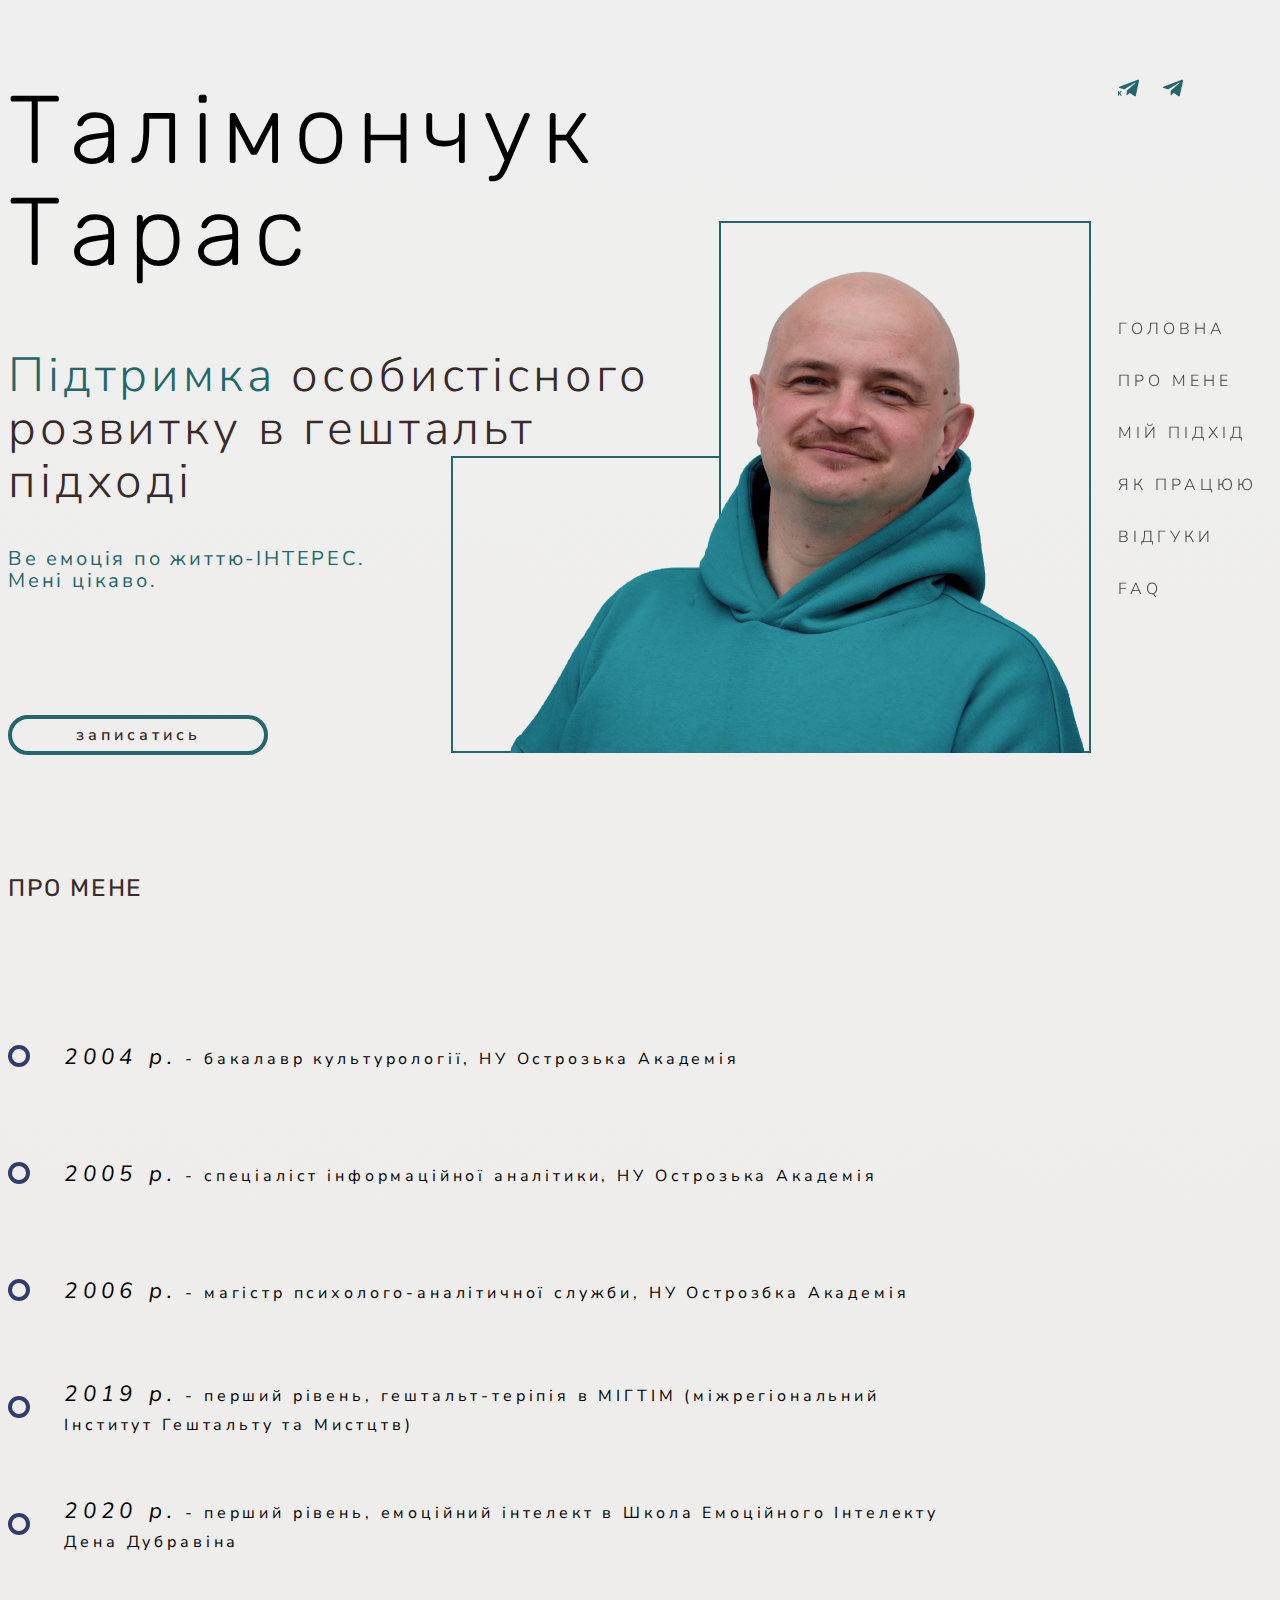
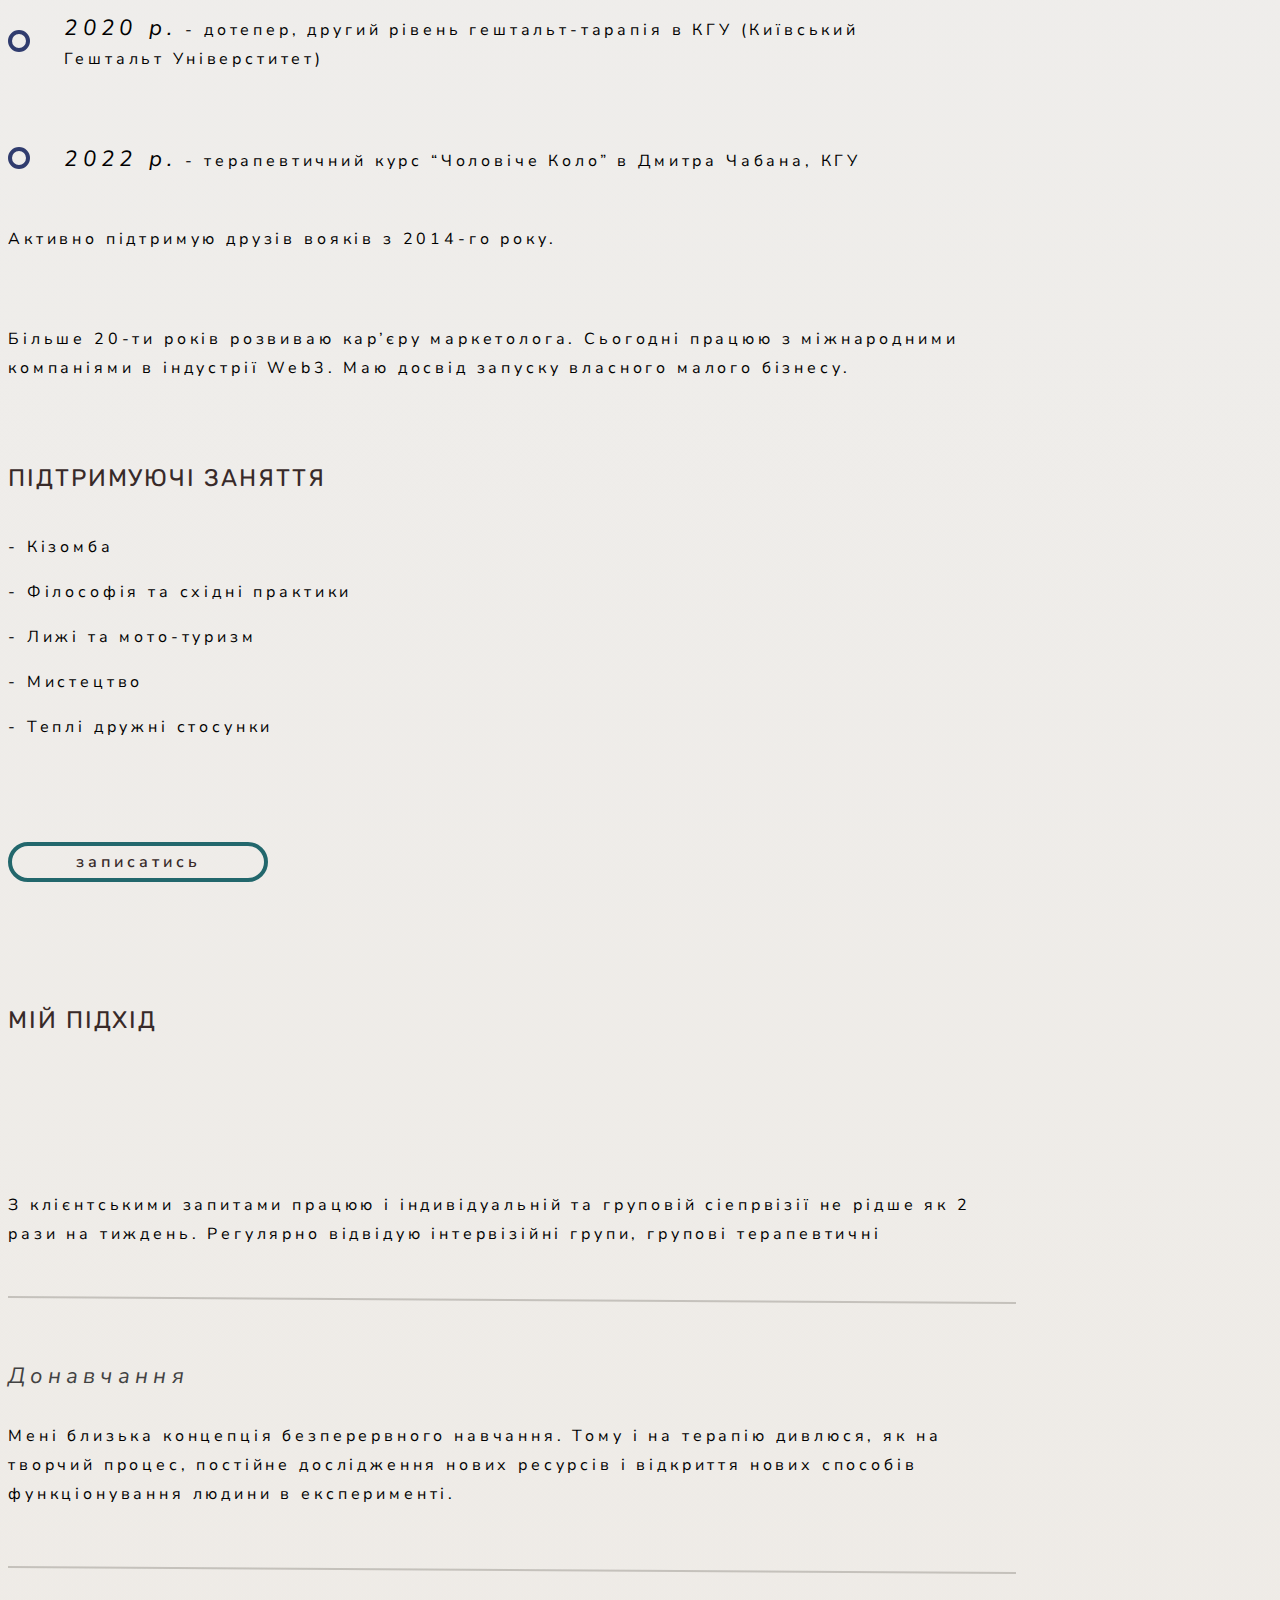
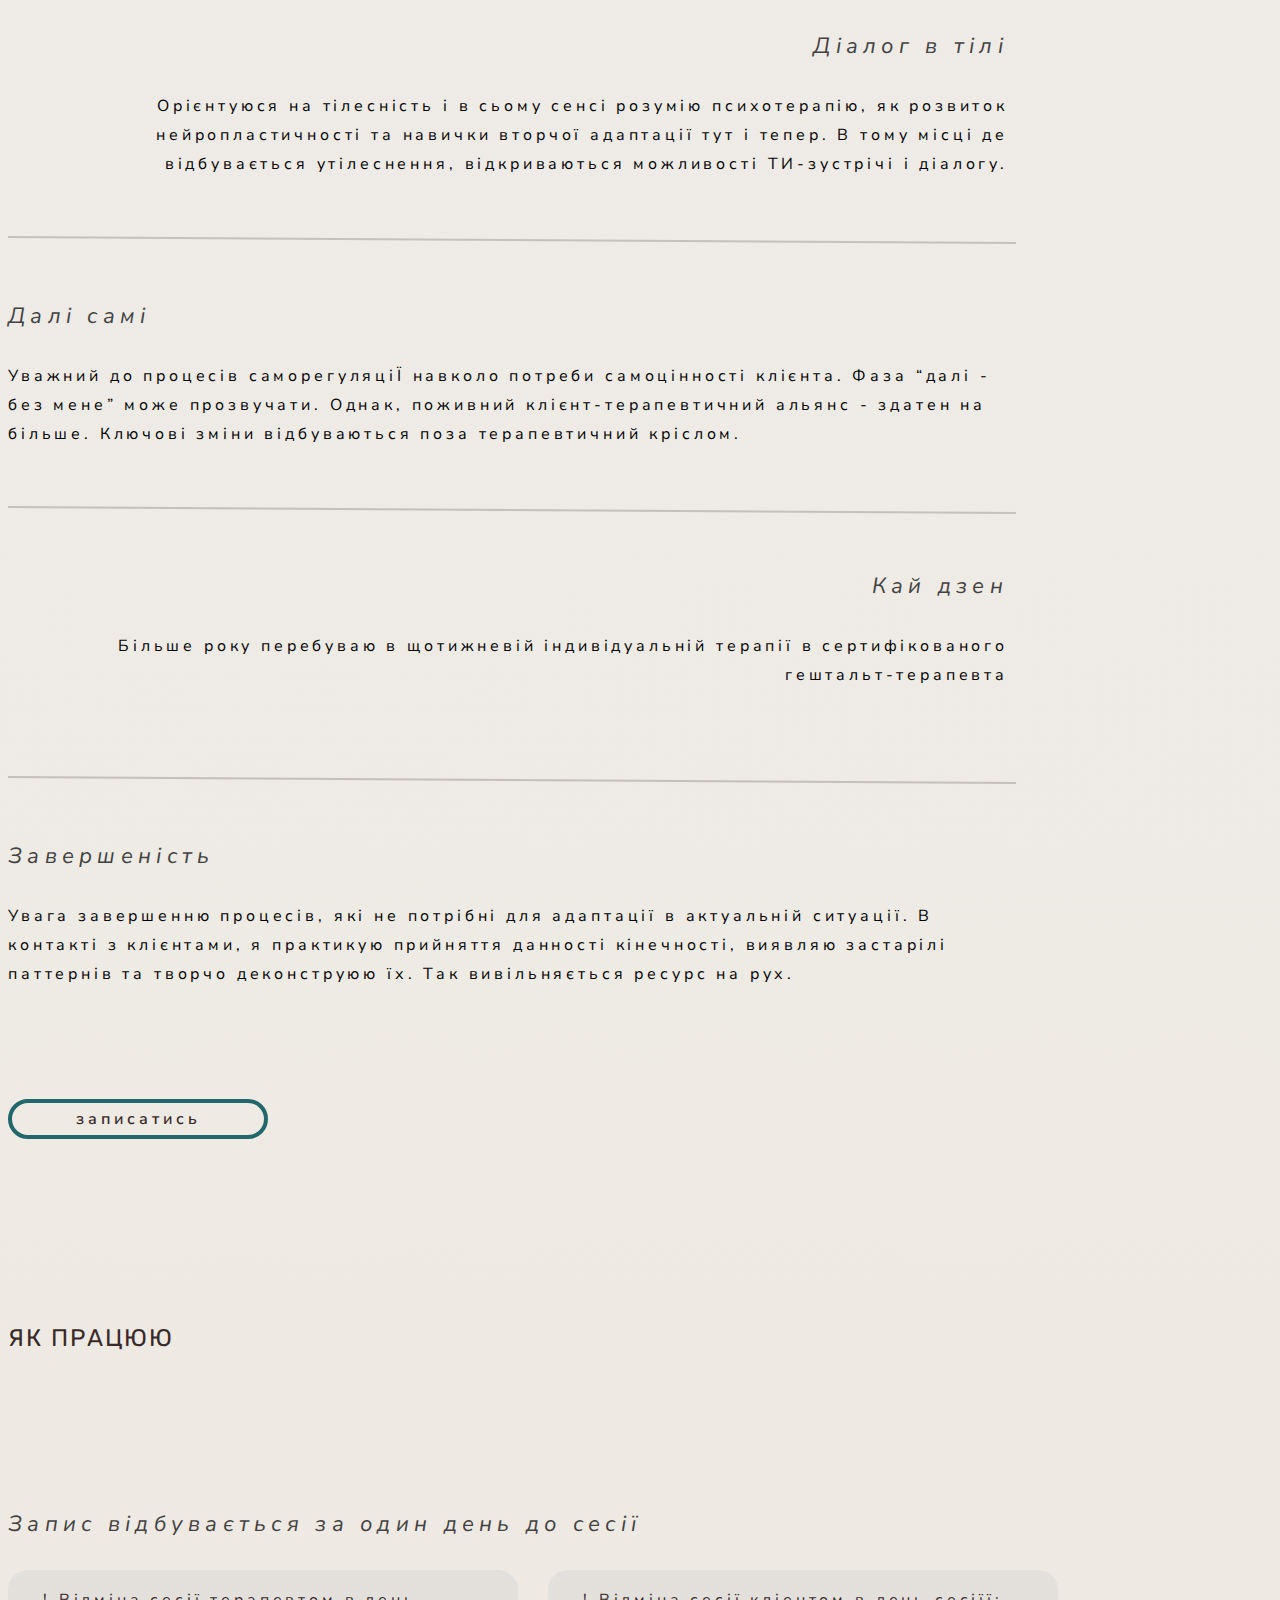
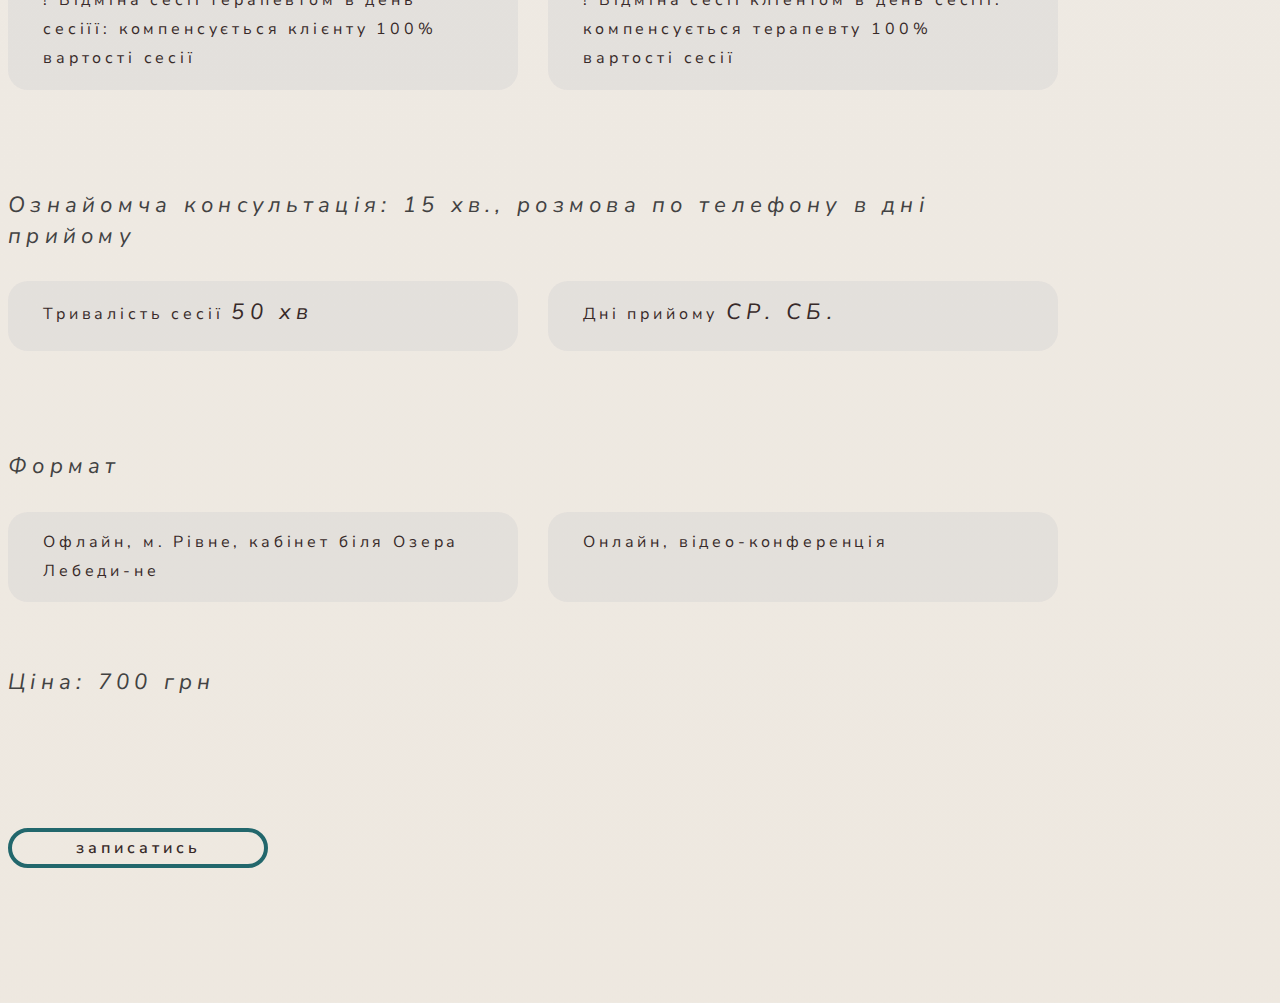
==== commit 4c391976: "upg1" ====
--- a/index.html
+++ b/index.html
@@ -160,7 +160,7 @@
                 
                 <div class="emo1">
                     <h4 class="emo11 none">
-                        Ведуча емоція по життю-ІНТЕРЕС. Мені цікаво.
+                        Ве емоція по життю-ІНТЕРЕС. Мені цікаво.
                     </h4>
 
                     <h4 class="emo11 block">
--- a/css/main.css
+++ b/css/main.css
@@ -55,7 +55,6 @@
     font-size: 22px;
     line-height: 140%;
     letter-spacing: 0.24em;
-    text-transform: capitalize;
     color: #424242;
 }
 
@@ -97,7 +96,6 @@
     font-size: 16px;
     line-height: 22px;
     letter-spacing: 0.25em;
-    text-transform: capitalize;
     color: #424242
 }
 
@@ -212,7 +210,8 @@
 }
 
 .photo{
-    margin-top: 202px;
+    margin-top: 183px;
+    margin-left: -250px;
 }
 
 .AboutMe{
@@ -758,7 +757,7 @@
     }
 
     .menu-btn{
-        margin-left: 490px;
+        margin-left: 560px;
     }
 
     .left{
@@ -785,8 +784,8 @@
 
     .photo3{
         display: block;
-        margin-top: 100px;
-        margin-left: -304px;
+        margin-top: 80px;
+        margin-left: -350px;
     }
     
     .photo4{
@@ -803,18 +802,16 @@
 
     .greentext2{
         display: block;
-        width: 405px;
+        width: 300px;
         height: 58px;
         margin-top: 20px;
         margin-left: 40px;  
     }
     .emo1{
-        left: 644px;
-        top: 105px;
         width: 168px;
         height: 117px;
         margin-top: -177px;
-        margin-left: 624px;
+        margin-left: 680px;
     }
     .btn1{
         margin-top: 99px;
@@ -966,7 +963,7 @@
     }
 
     .dropmenuall.active {
-        margin-left: 340px;
+        margin-left: 390px;
     }
 
     .position{
@@ -1039,7 +1036,7 @@
     .photo4{
         display: block;
         margin-top: 275px;
-        margin-left: 49px;
+        margin-left: 19px;
         position: inherit;
         z-index: -10;
     }
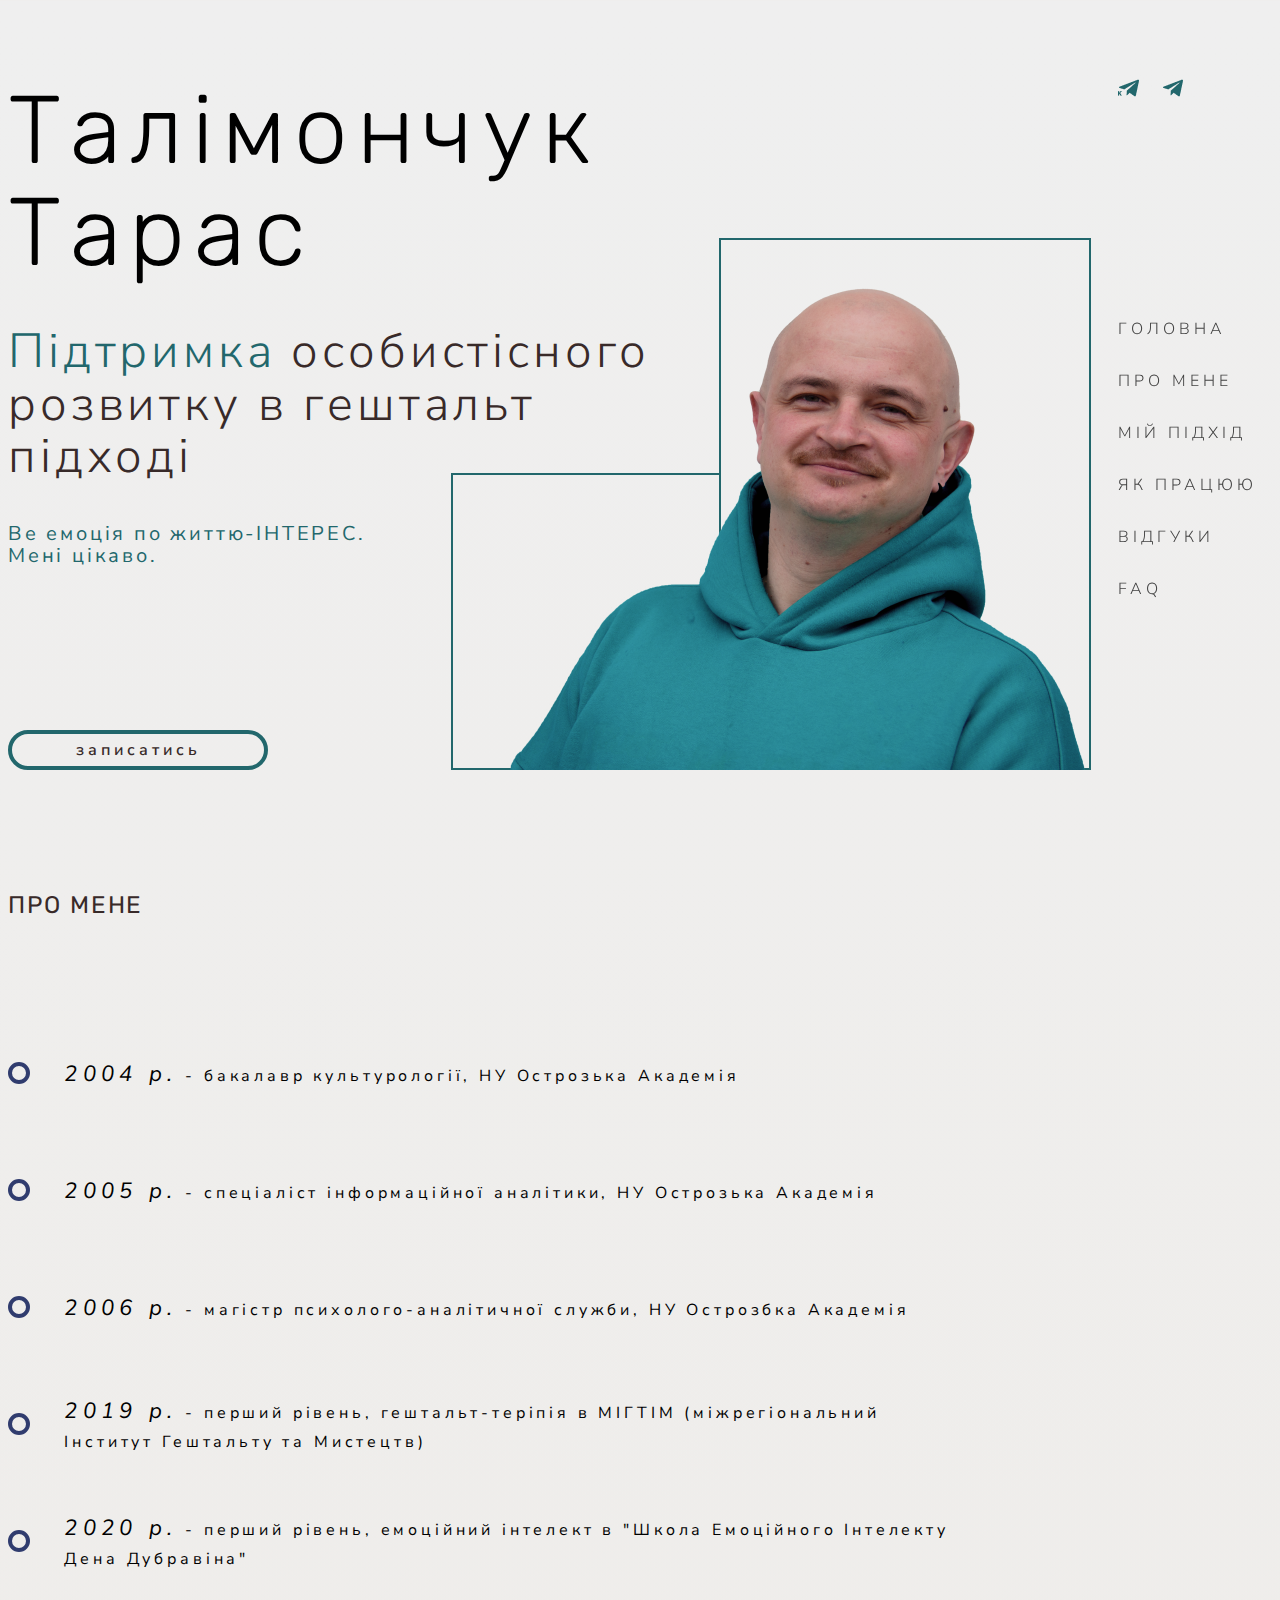
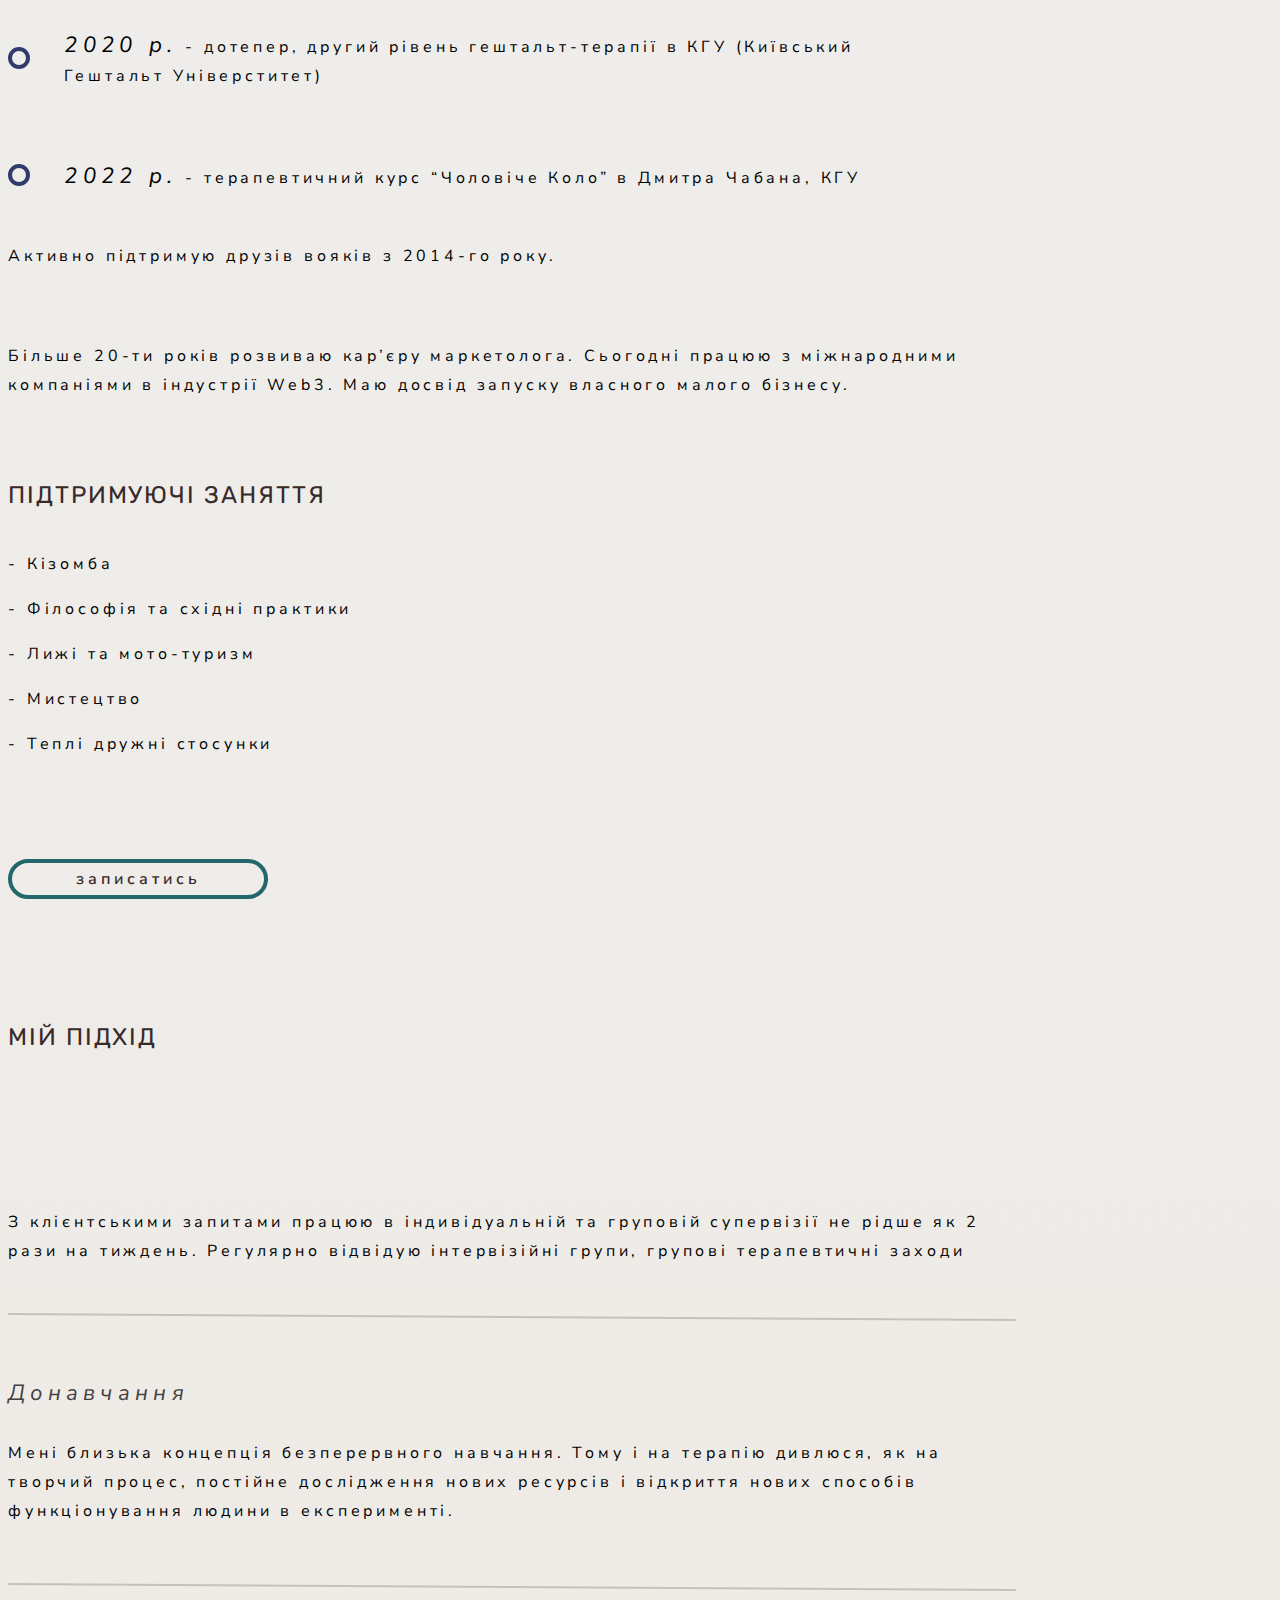
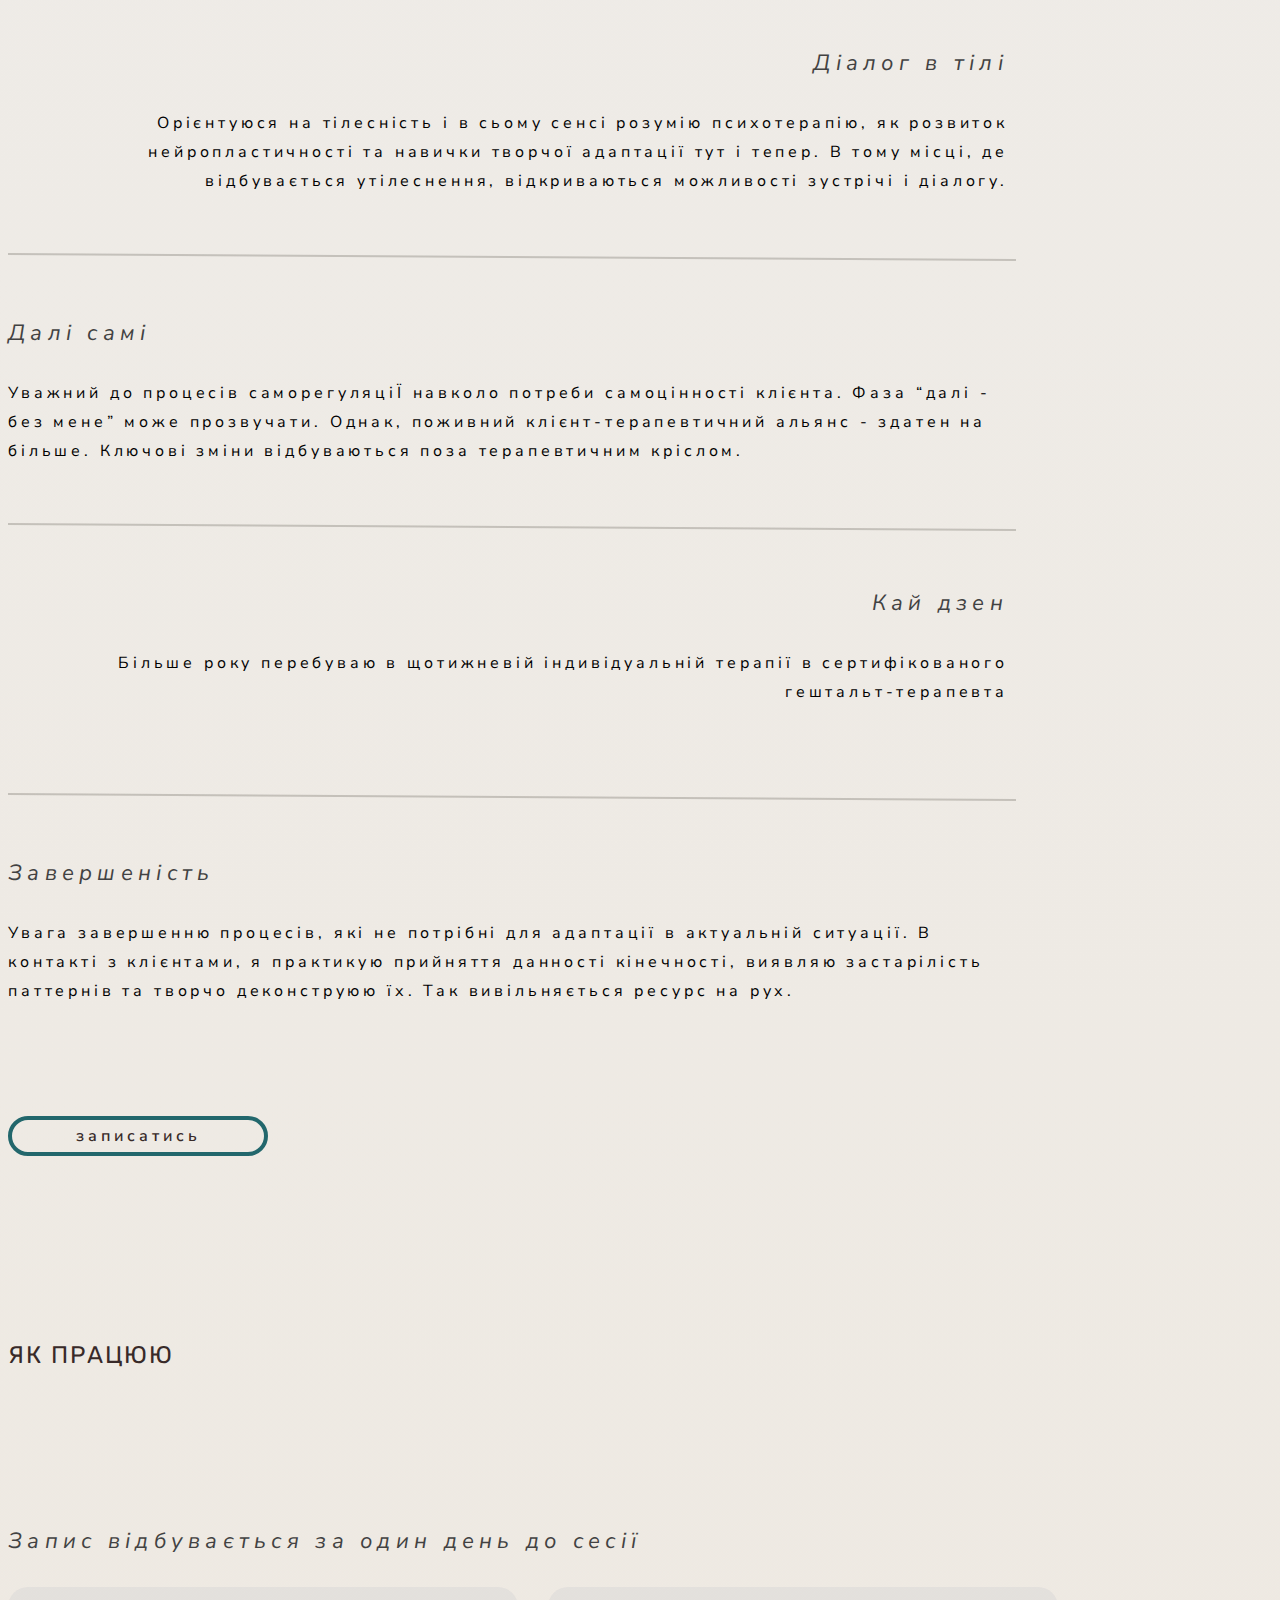
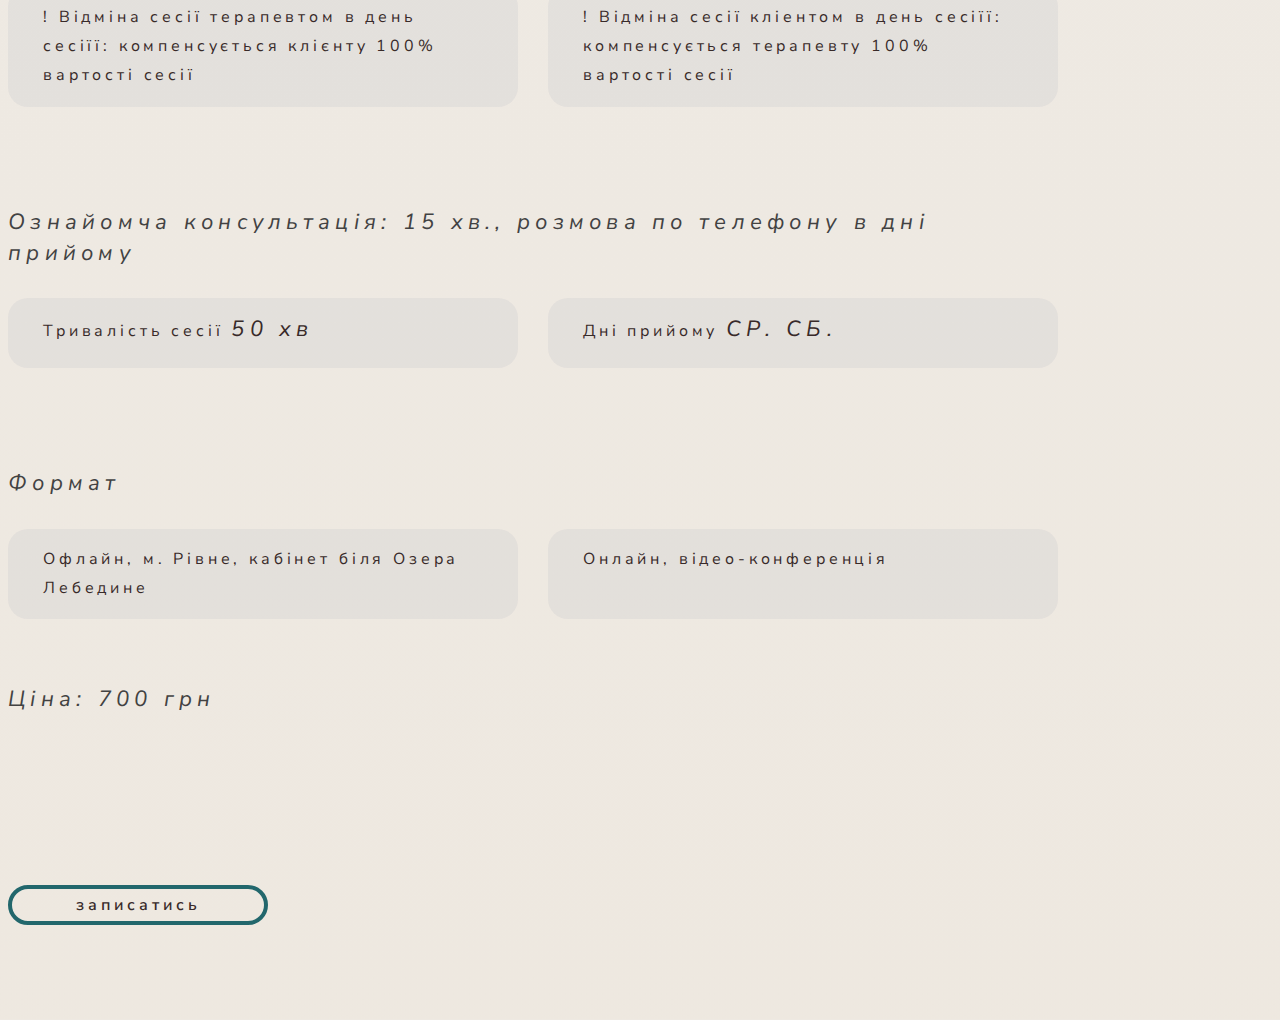
==== commit 58820243: "upd" ====
--- a/index.html
+++ b/index.html
@@ -99,7 +99,7 @@
                                 </div>
 
                                 <div class="mobmenu">
-                                    Телеграм
+                                    Телеграм канал
                                 </div>
                             </div>
                         </a>
@@ -118,7 +118,7 @@
                                     <img src="img/TGgreen.png" alt="photo">
                                 </div>
                                 <div class="mobmenu">
-                                    Телеграм канал
+                                    Телеграм
                                 </div>
                             </div>
 
@@ -311,7 +311,7 @@
 
                     <span class="b2 body2">
                         <div>
-                           <span class="data">2019 р.</span> - перший рівень, гештальт-теріпія в МІГТІМ (міжрегіональний Інститут Гештальту та Мистцтв)
+                           <span class="data">2019 р.</span> - перший рівень, гештальт-теріпія в МІГТІМ (міжрегіональний Інститут Гештальту та Мистецтв)
                         </div>
                     </span>
                 </div>
@@ -325,7 +325,7 @@
 
                     <span class="b2 body2">
                         <div>
-                           <span class="data">2020 р.</span> - перший рівень, емоційний інтелект в Школа Емоційного Інтелекту Дена Дубравіна
+                           <span class="data">2020 р.</span> - перший рівень, емоційний інтелект в "Школа Емоційного Інтелекту Дена Дубравіна"
                         </div>
                     </span>
                 </div>
@@ -339,7 +339,7 @@
 
                     <span class="b2 body2">
                         <div>
-                           <span class="data">2020 р.</span> - дотепер, другий рівень гештальт-тарапія в КГУ (Київський Гештальт Універститет)
+                           <span class="data">2020 р.</span> - дотепер, другий рівень гештальт-терапії в КГУ (Київський Гештальт Універститет)
                         </div>
                     </span>
                 </div>
@@ -411,7 +411,7 @@
             </h3>
 
             <div class="blokApproach body2">
-                    З клієнтськими запитами працюю і індивідуальній та груповій сіепрвізії не рідше як 2 рази на тиждень. Регулярно відвідую інтервізійні групи, групові терапевтичні
+                    З клієнтськими запитами працюю в індивідуальній та груповій супервізії не рідше як 2 рази на тиждень. Регулярно відвідую інтервізійні групи, групові терапевтичні заходи
             </div>
             
             <div class="line"></div>
@@ -432,7 +432,7 @@
             </div>
 
             <div class="blokApproach1 body2 right p150 pozabl">    
-                Орієнтуюся на тілесність і в сьому сенсі розумію психотерапію, як розвиток нейропластичності та навички вторчої адаптації тут і тепер. В тому місці де відбувається утілеснення, відкриваються можливості ТИ-зустрічі і діалогу.
+                Орієнтуюся на тілесність і в сьому сенсі розумію психотерапію, як розвиток нейропластичності та навички творчої адаптації тут і тепер. В тому місці, де відбувається утілеснення, відкриваються можливості зустрічі і діалогу.
             </div>
 
             
@@ -443,7 +443,7 @@
             </div> 
 
             <div class="blokApproach1 body2 p150">    
-                Уважний до процесів саморегуляціЇ навколо потреби самоцінності клієнта. Фаза “далі - без мене” може прозвучати. Однак, поживний клієнт-терапевтичний альянс - здатен на більше. Ключові зміни відбуваються поза терапевтичний кріслом.
+                Уважний до процесів саморегуляціЇ навколо потреби самоцінності клієнта. Фаза “далі - без мене” може прозвучати. Однак, поживний клієнт-терапевтичний альянс - здатен на більше. Ключові зміни відбуваються поза терапевтичним кріслом.
             </div>
 
             <div class="line"></div>
@@ -463,7 +463,7 @@
             </div> 
 
             <div class="blokApproach1 body2 p150">    
-                Увага завершенню процесів, які не потрібні для адаптації в актуальній ситуації. В контакті з клієнтами, я практикую прийняття данності кінечності, виявляю застарілі паттернів та творчо деконструюю їх. Так вивільняється ресурс на рух.
+                Увага завершенню процесів, які не потрібні для адаптації в актуальній ситуації. В контакті з клієнтами, я практикую прийняття данності кінечності, виявляю застарілість паттернів та творчо деконструюю їх. Так вивільняється ресурс на рух.
             </div>
 
             <a href="https://calendly.com/taras-hacken/therapy_taras" class="buttonа">
@@ -540,7 +540,7 @@
                 <div class="box3">
                     <div class="boxIn1">
                         <h3 class="body2">
-                            Офлайн, м. Рівне, кабінет біля Озера Лебеди-не
+                            Офлайн, м. Рівне, кабінет біля Озера Лебедине
                         </h3>
                     </div>
                 </div>
--- a/css/main.css
+++ b/css/main.css
@@ -110,7 +110,7 @@
     margin-left: 8px;
 }
 .mar25{
-    margin-top: 25px;
+    margin-top: 15px;
 }
 
 
@@ -127,7 +127,7 @@
 header{
     display: flex;
     width: 1328px;
-    height: 743px;
+    height: 760px;
     margin-left: auto;
     margin-right: auto;
     margin-bottom: 50px;
@@ -181,6 +181,7 @@
     width: 661px;
     height: 207px;
     margin-top: 70px;
+    margin-bottom: 0px;
 }
 .pidzagolovok{
     width: 693px;
@@ -206,11 +207,11 @@
 }
 
 .btn1{
-    margin-top: 100px;  
+    margin-top: 140px;  
 }
 
 .photo{
-    margin-top: 183px;
+    margin-top: 200px;
     margin-left: -250px;
 }
 
